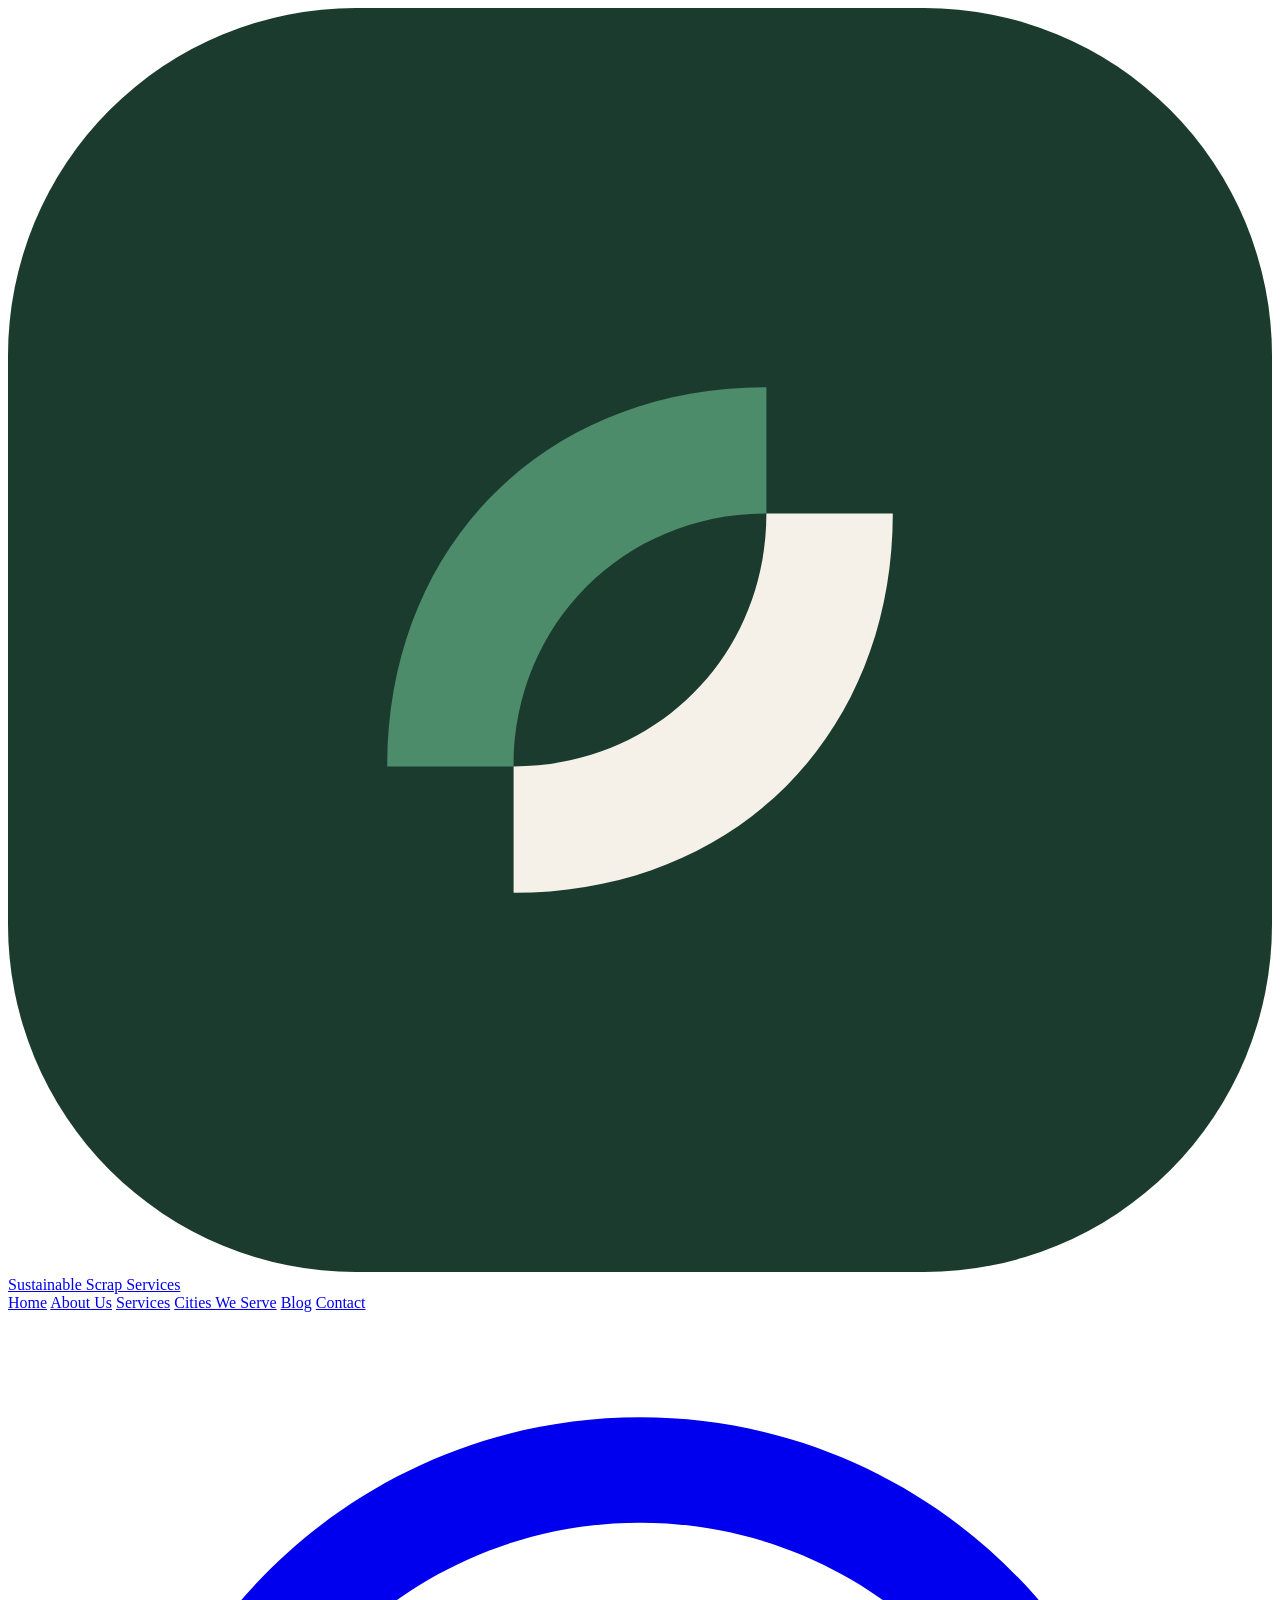
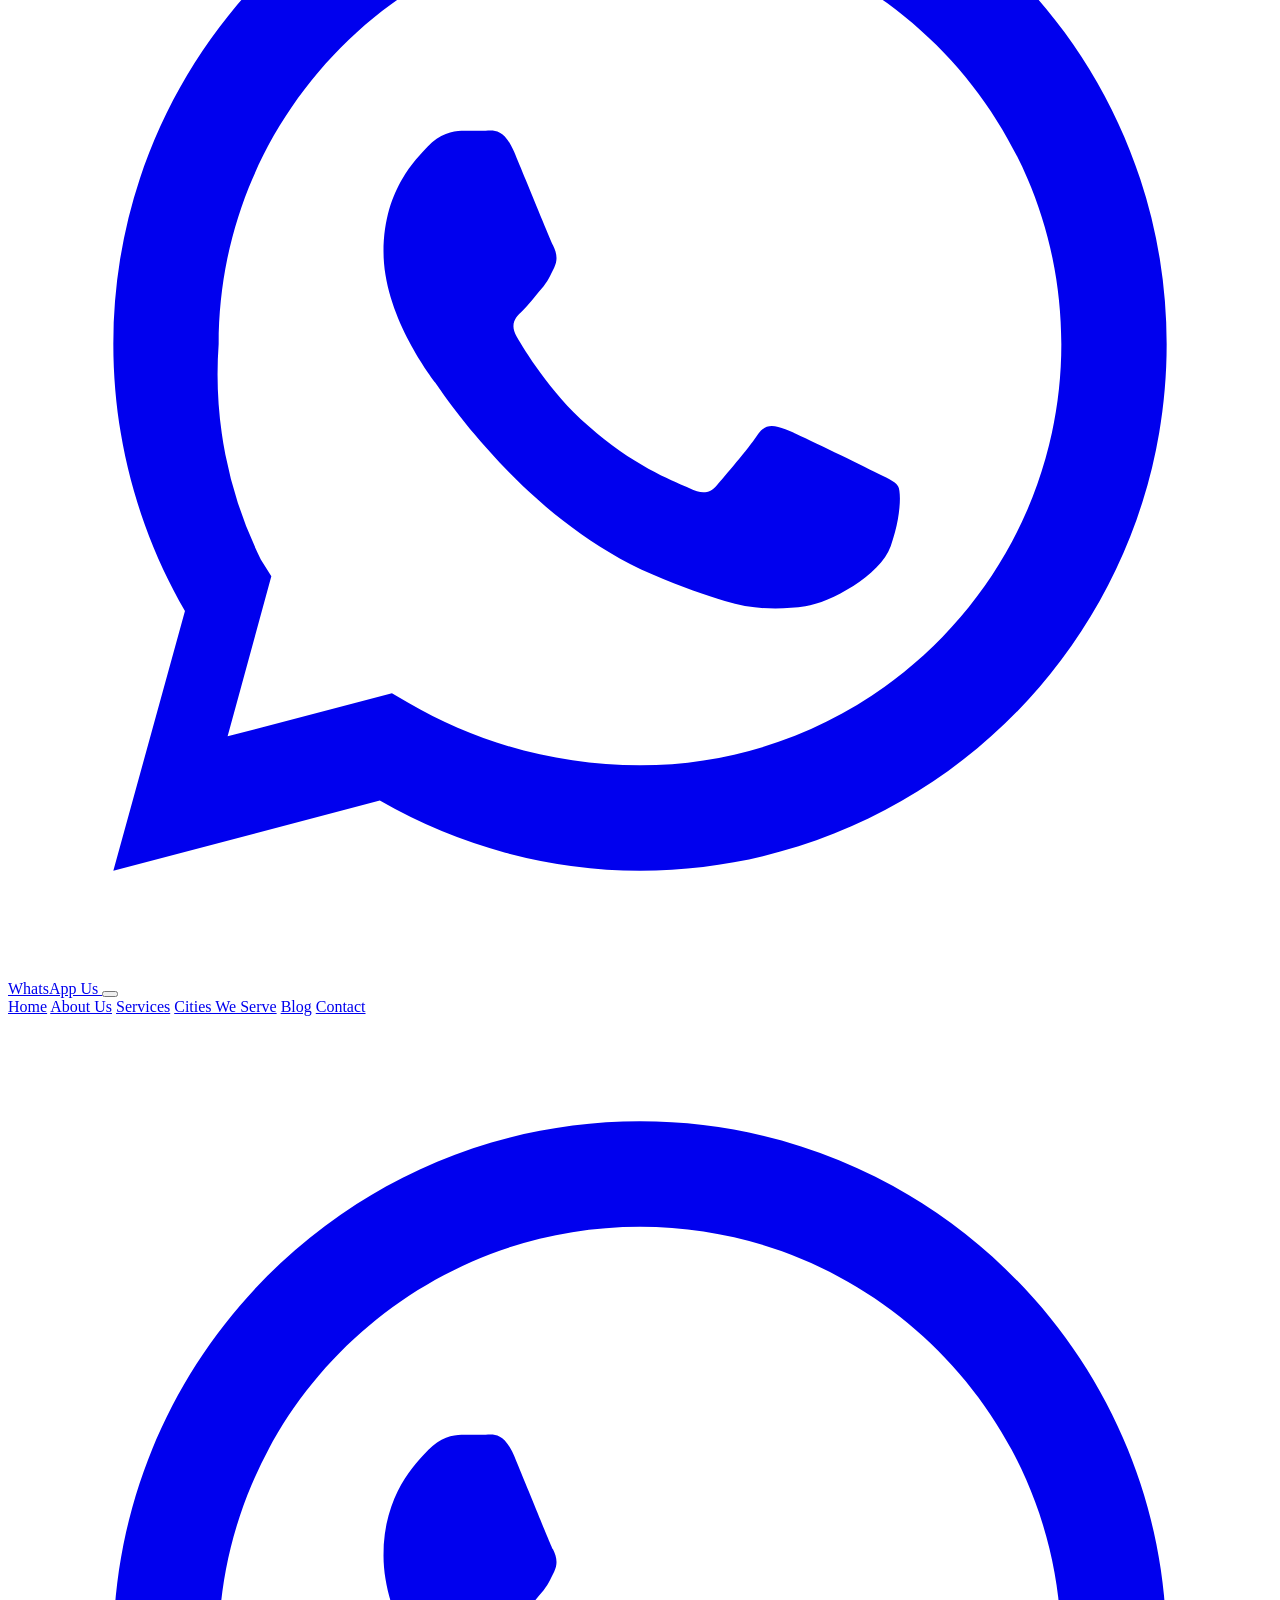
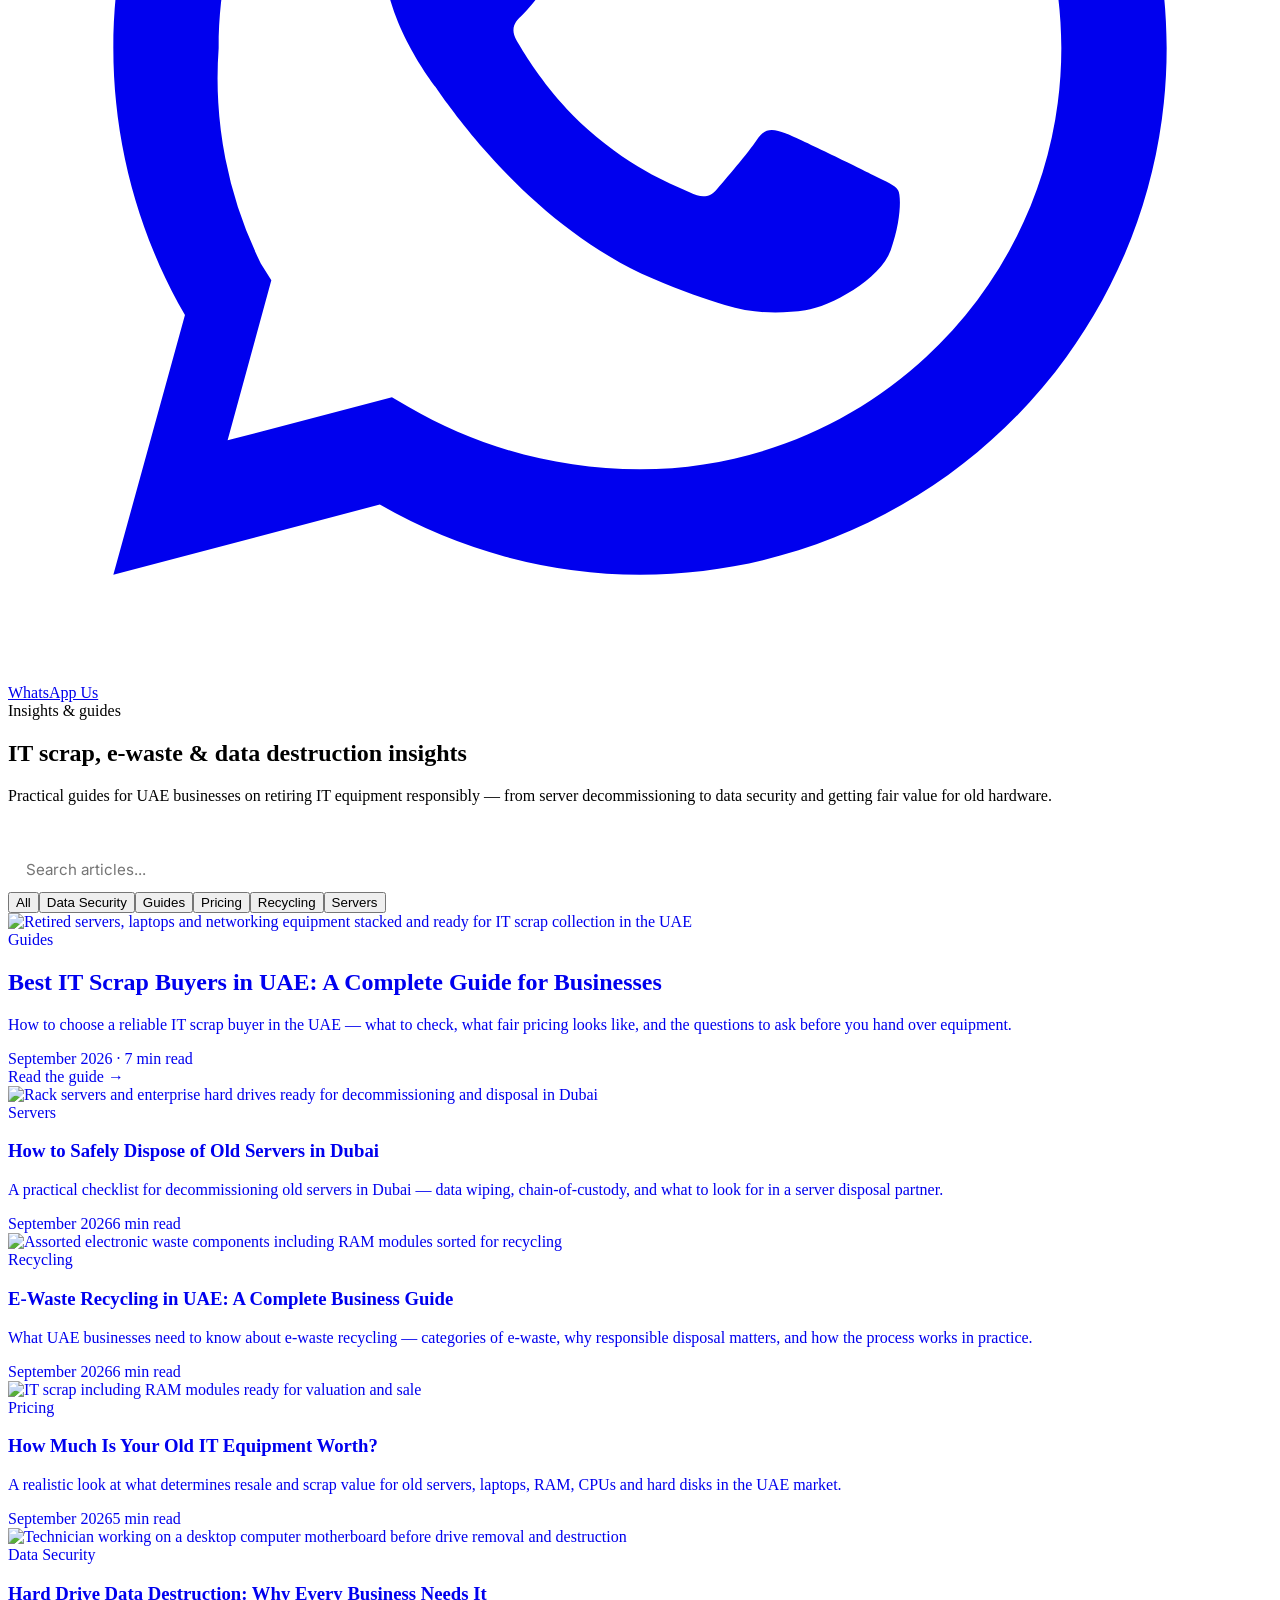
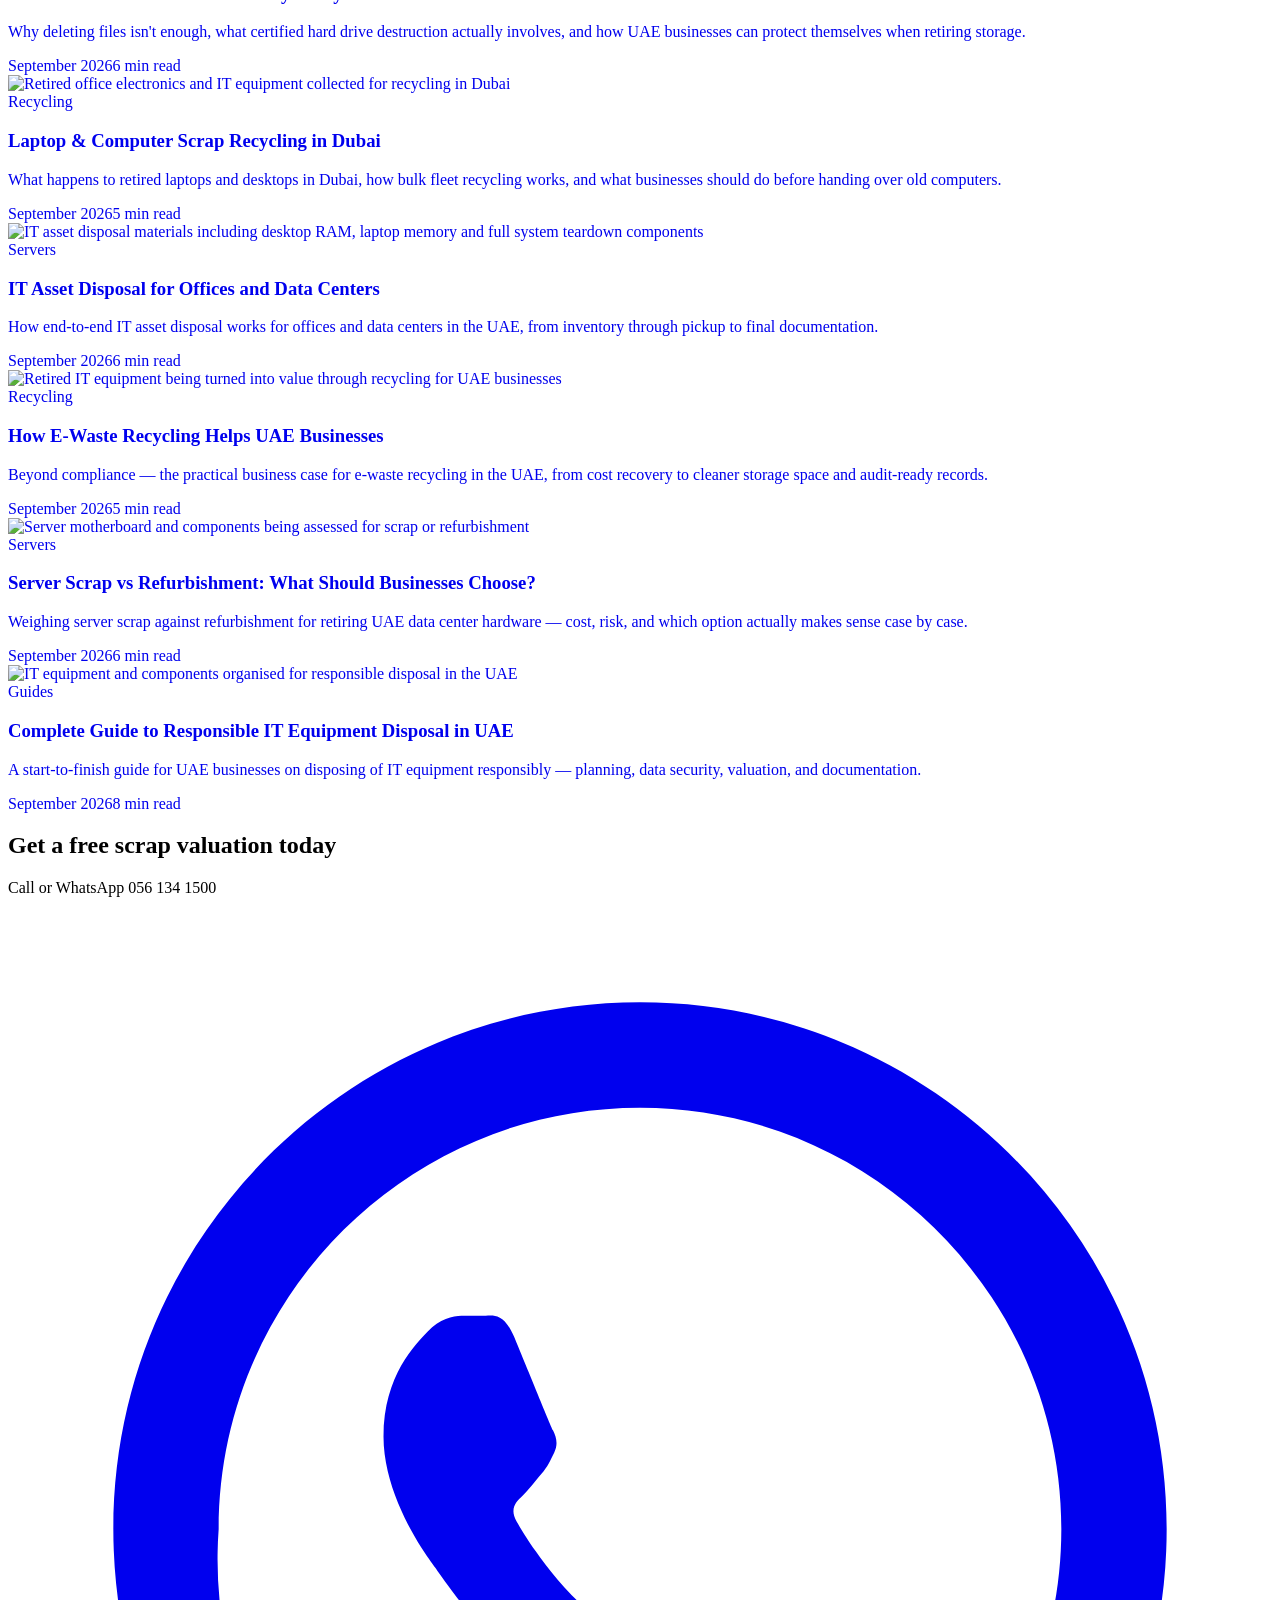
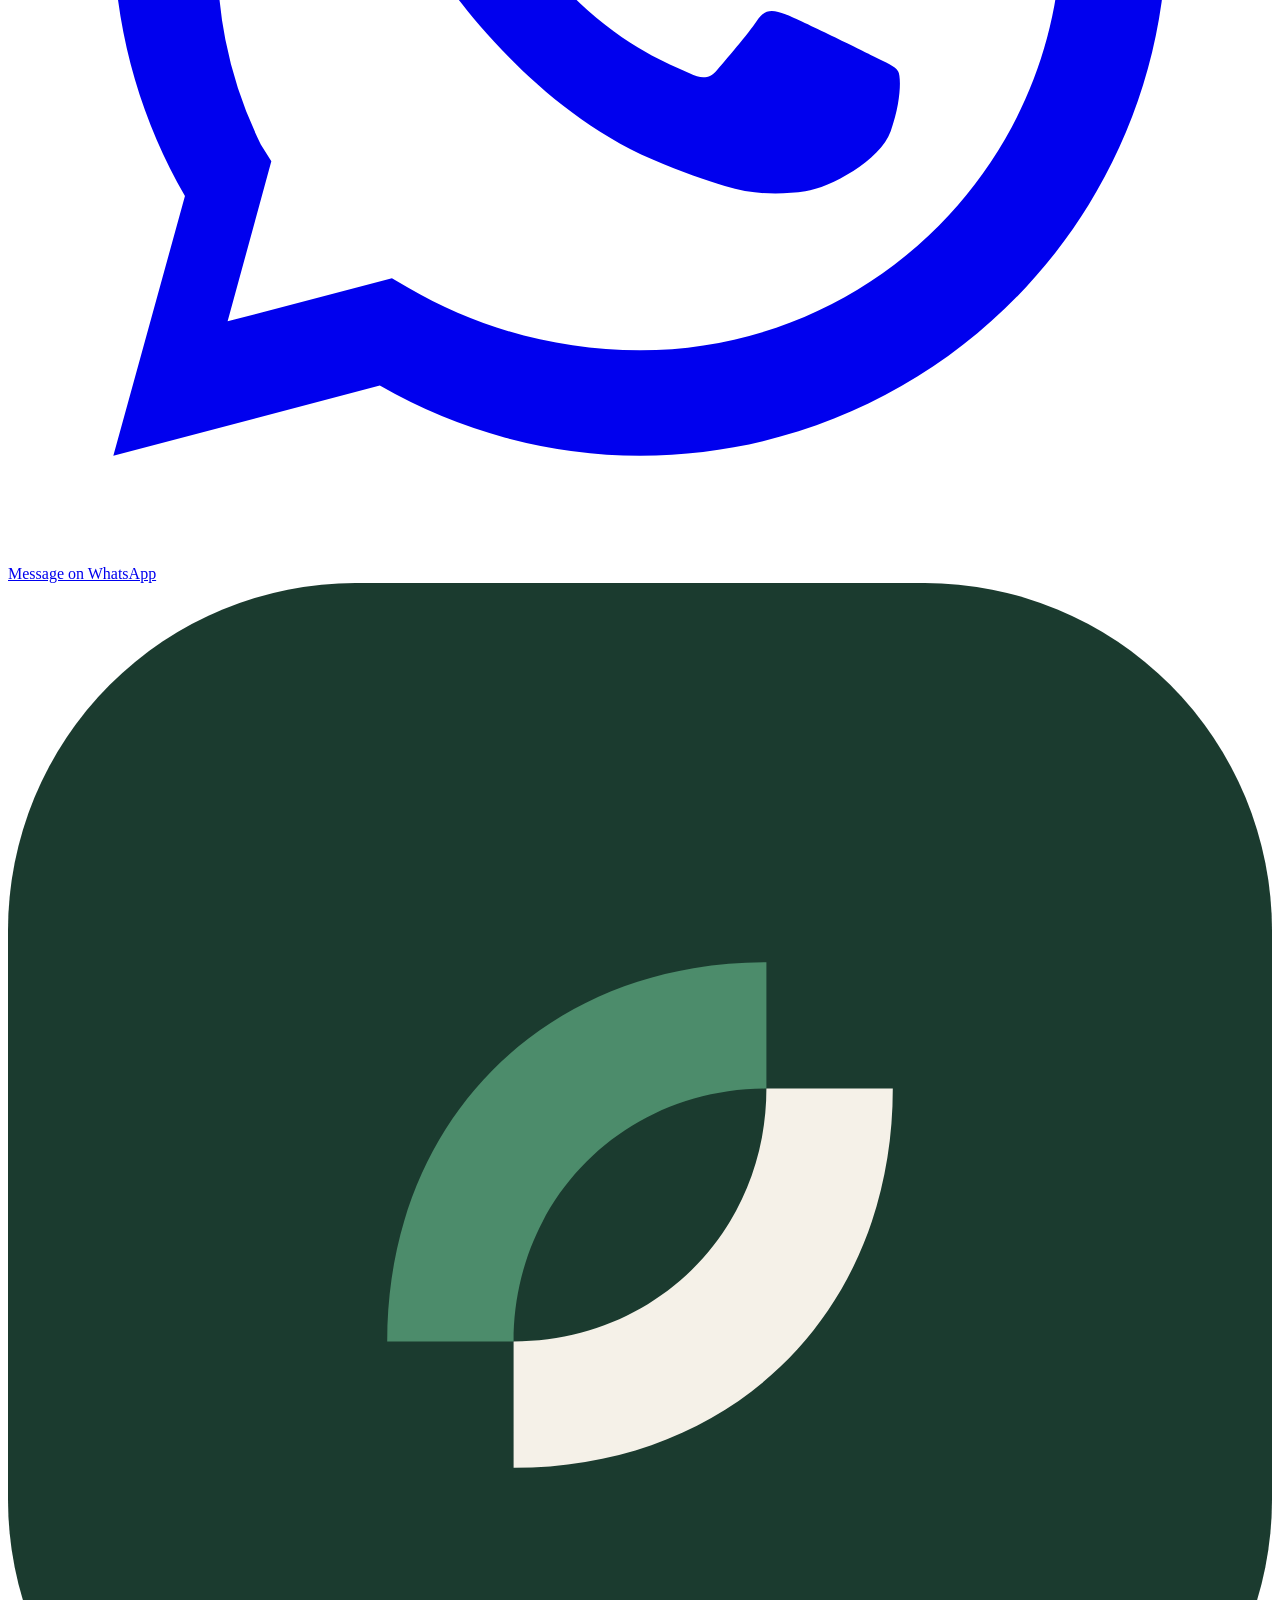
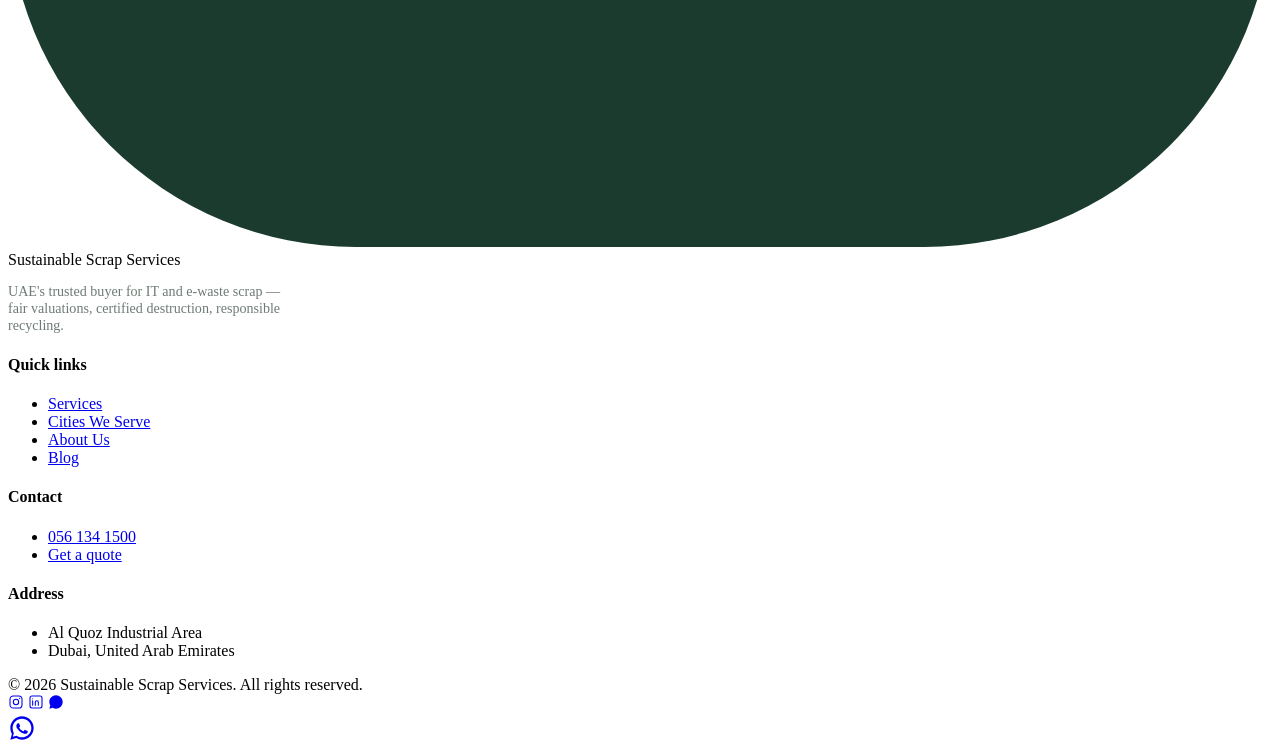
==== blog.html @ d2b24d34 "Add files via upload" ====
<!DOCTYPE html>
<html lang="en">
<head>
<meta charset="UTF-8">
<meta name="viewport" content="width=device-width, initial-scale=1.0">
<title>Blog — IT Scrap, E-Waste &amp; Data Destruction Insights | Sustainable Scrap Services</title>
<meta name="description" content="Guides on IT scrap, e-waste recycling, data destruction and IT asset disposal for UAE businesses — from Sustainable Scrap Services.">
<link rel="canonical" href="https://sustainablescrapservices.ae/blog.html">
<meta property="og:type" content="article">
<meta property="og:title" content="Blog — IT Scrap, E-Waste &amp; Data Destruction Insights | Sustainable Scrap Services">
<meta property="og:description" content="Guides on IT scrap, e-waste recycling, data destruction and IT asset disposal for UAE businesses — from Sustainable Scrap Services.">
<meta property="og:image" content="images/laptop-ram-modules-stack.jpg">
<meta name="twitter:card" content="summary_large_image">
<link rel="preconnect" href="https://fonts.googleapis.com">
<link rel="preconnect" href="https://fonts.gstatic.com" crossorigin>
<link href="https://fonts.googleapis.com/css2?family=Space+Grotesk:wght@500;600;700&family=Inter:wght@300;400;500&display=swap" rel="stylesheet">
<link rel="stylesheet" href="css/style.css">
</head>
<body>

<div class="blobs">
  <div class="blob b1"></div>
  <div class="blob b2"></div>
  <div class="blob b3"></div>
</div>
<header>
  <nav class="wrap">
    <a href="index.html" class="logo">
      <svg class="logo-mark" viewBox="0 0 40 40" fill="none">
        <rect width="40" height="40" rx="11" fill="#1B3B2F"/>
        <path d="M12 24 C12 17 17 12 24 12 L24 16 C19.5 16 16 19.5 16 24 Z" fill="#4C8C6B"/>
        <path d="M28 16 C28 23 23 28 16 28 L16 24 C20.5 24 24 20.5 24 16 Z" fill="#F5F1E8"/>
      </svg>
      Sustainable Scrap Services
    </a>
    <div class="nav-links">
      <a href="index.html">Home</a>
      <a href="index.html#about">About Us</a>
      <a href="index.html#services">Services</a>
      <a href="index.html#cities">Cities We Serve</a>
      <a href="blog.html">Blog</a>
      <a href="index.html#contact">Contact</a>
    </div>
    <a class="nav-cta" href="https://wa.me/971561341500" target="_blank" rel="noopener">
      <svg class="wa-icon" viewBox="0 0 24 24" fill="currentColor"><path d="M12 2C6.48 2 2 6.48 2 12c0 1.85.5 3.58 1.36 5.07L2 22l5.06-1.33A9.94 9.94 0 0 0 12 22c5.52 0 10-4.48 10-10S17.52 2 12 2zm0 18c-1.6 0-3.1-.43-4.4-1.19l-.31-.18-3.12.82.83-3.04-.2-.32A7.94 7.94 0 0 1 4 12c0-4.41 3.59-8 8-8s8 3.59 8 8-3.59 8-8 8zm4.4-5.6c-.24-.12-1.42-.7-1.64-.78-.22-.08-.38-.12-.54.12-.16.24-.62.78-.76.94-.14.16-.28.18-.52.06-.24-.12-1.02-.38-1.94-1.2-.72-.64-1.2-1.44-1.34-1.68-.14-.24-.02-.37.11-.49.11-.11.24-.28.36-.42.12-.14.16-.24.24-.4.08-.16.04-.3-.02-.42-.06-.12-.54-1.3-.74-1.78-.2-.46-.4-.4-.54-.4h-.46c-.16 0-.42.06-.64.3-.22.24-.84.82-.84 2s.86 2.32.98 2.48c.12.16 1.7 2.6 4.12 3.64.58.25 1.03.4 1.38.51.58.18 1.11.16 1.53.1.47-.07 1.42-.58 1.62-1.14.2-.56.2-1.04.14-1.14-.06-.1-.22-.16-.46-.28z"/></svg>
      WhatsApp Us
    </a>
    <button class="nav-toggle" id="navToggle" aria-label="Open menu" aria-expanded="false" aria-controls="mobileNav">
      <span></span><span></span><span></span>
    </button>
  </nav>
  <div class="mobile-nav" id="mobileNav">
    <a href="index.html">Home</a>
    <a href="index.html#about">About Us</a>
    <a href="index.html#services">Services</a>
    <a href="index.html#cities">Cities We Serve</a>
    <a href="blog.html">Blog</a>
    <a href="index.html#contact">Contact</a>
    <a class="nav-cta" href="https://wa.me/971561341500" target="_blank" rel="noopener">
      <svg class="wa-icon" viewBox="0 0 24 24" fill="currentColor"><path d="M12 2C6.48 2 2 6.48 2 12c0 1.85.5 3.58 1.36 5.07L2 22l5.06-1.33A9.94 9.94 0 0 0 12 22c5.52 0 10-4.48 10-10S17.52 2 12 2zm0 18c-1.6 0-3.1-.43-4.4-1.19l-.31-.18-3.12.82.83-3.04-.2-.32A7.94 7.94 0 0 1 4 12c0-4.41 3.59-8 8-8s8 3.59 8 8-3.59 8-8 8zm4.4-5.6c-.24-.12-1.42-.7-1.64-.78-.22-.08-.38-.12-.54.12-.16.24-.62.78-.76.94-.14.16-.28.18-.52.06-.24-.12-1.02-.38-1.94-1.2-.72-.64-1.2-1.44-1.34-1.68-.14-.24-.02-.37.11-.49.11-.11.24-.28.36-.42.12-.14.16-.24.24-.4.08-.16.04-.3-.02-.42-.06-.12-.54-1.3-.74-1.78-.2-.46-.4-.4-.54-.4h-.46c-.16 0-.42.06-.64.3-.22.24-.84.82-.84 2s.86 2.32.98 2.48c.12.16 1.7 2.6 4.12 3.64.58.25 1.03.4 1.38.51.58.18 1.11.16 1.53.1.47-.07 1.42-.58 1.62-1.14.2-.56.2-1.04.14-1.14-.06-.1-.22-.16-.46-.28z"/></svg>
      WhatsApp Us
    </a>
  </div>
</header>

<main>
  <section class="blog-hero wrap">
    <span class="eyebrow-tag"><span class="dot"></span>Insights &amp; guides</span>
    <h1>IT scrap, e-waste &amp; data destruction insights</h1>
    <p class="lead">Practical guides for UAE businesses on retiring IT equipment responsibly — from server decommissioning to data security and getting fair value for old hardware.</p>
    <input type="text" id="blogSearch" placeholder="Search articles..." style="margin-top:26px; width:100%; max-width:420px; padding:13px 18px; border-radius:12px; border:1px solid var(--line); background:rgba(255,255,255,0.6); font-family:'Inter'; font-size:0.95rem;">
    <div class="blog-filter-bar"><button class="active" data-cat="all">All</button><button data-cat="Data Security">Data Security</button><button data-cat="Guides">Guides</button><button data-cat="Pricing">Pricing</button><button data-cat="Recycling">Recycling</button><button data-cat="Servers">Servers</button></div>
  </section>

  <section class="wrap">
    <a href="best-it-scrap-buyers-uae-guide.html" class="featured-article reveal" style="text-decoration:none;">
      <div class="img-wrap"><img src="images/promo-old-it-still-has-value.jpg" alt="Retired servers, laptops and networking equipment stacked and ready for IT scrap collection in the UAE"></div>
      <div class="content">
        <span class="cat-pill">Guides</span>
        <h2>Best IT Scrap Buyers in UAE: A Complete Guide for Businesses</h2>
        <p>How to choose a reliable IT scrap buyer in the UAE — what to check, what fair pricing looks like, and the questions to ask before you hand over equipment.</p>
        <div class="meta">September 2026 &middot; 7 min read</div>
        <span class="btn-ghost">Read the guide &rarr;</span>
      </div>
    </a>

    <div class="blog-grid">
      
        <a class="blog-card reveal" href="safely-dispose-old-servers-dubai.html" data-cat="Servers" style="text-decoration:none;">
          <div class="img-wrap"><img src="images/promo-dont-let-it-gather-dust.jpg" alt="Rack servers and enterprise hard drives ready for decommissioning and disposal in Dubai" loading="lazy"></div>
          <div class="content">
            <span class="cat-pill">Servers</span>
            <h3>How to Safely Dispose of Old Servers in Dubai</h3>
            <p>A practical checklist for decommissioning old servers in Dubai — data wiping, chain-of-custody, and what to look for in a server disposal partner.</p>
            <div class="meta"><span>September 2026</span><span>6 min read</span></div>
          </div>
        </a>
        <a class="blog-card reveal" href="e-waste-recycling-uae-business-guide.html" data-cat="Recycling" style="text-decoration:none;">
          <div class="img-wrap"><img src="images/assorted-ram-modules.jpg" alt="Assorted electronic waste components including RAM modules sorted for recycling" loading="lazy"></div>
          <div class="content">
            <span class="cat-pill">Recycling</span>
            <h3>E-Waste Recycling in UAE: A Complete Business Guide</h3>
            <p>What UAE businesses need to know about e-waste recycling — categories of e-waste, why responsible disposal matters, and how the process works in practice.</p>
            <div class="meta"><span>September 2026</span><span>6 min read</span></div>
          </div>
        </a>
        <a class="blog-card reveal" href="how-much-is-old-it-equipment-worth.html" data-cat="Pricing" style="text-decoration:none;">
          <div class="img-wrap"><img src="images/promo-we-buy-it-scrap.jpg" alt="IT scrap including RAM modules ready for valuation and sale" loading="lazy"></div>
          <div class="content">
            <span class="cat-pill">Pricing</span>
            <h3>How Much Is Your Old IT Equipment Worth?</h3>
            <p>A realistic look at what determines resale and scrap value for old servers, laptops, RAM, CPUs and hard disks in the UAE market.</p>
            <div class="meta"><span>September 2026</span><span>5 min read</span></div>
          </div>
        </a>
        <a class="blog-card reveal" href="hard-drive-data-destruction-why-businesses-need-it.html" data-cat="Data Security" style="text-decoration:none;">
          <div class="img-wrap"><img src="images/desktop-motherboard-teardown.jpg" alt="Technician working on a desktop computer motherboard before drive removal and destruction" loading="lazy"></div>
          <div class="content">
            <span class="cat-pill">Data Security</span>
            <h3>Hard Drive Data Destruction: Why Every Business Needs It</h3>
            <p>Why deleting files isn't enough, what certified hard drive destruction actually involves, and how UAE businesses can protect themselves when retiring storage.</p>
            <div class="meta"><span>September 2026</span><span>6 min read</span></div>
          </div>
        </a>
        <a class="blog-card reveal" href="laptop-computer-scrap-recycling-dubai.html" data-cat="Recycling" style="text-decoration:none;">
          <div class="img-wrap"><img src="images/office-voip-phones.jpg" alt="Retired office electronics and IT equipment collected for recycling in Dubai" loading="lazy"></div>
          <div class="content">
            <span class="cat-pill">Recycling</span>
            <h3>Laptop & Computer Scrap Recycling in Dubai</h3>
            <p>What happens to retired laptops and desktops in Dubai, how bulk fleet recycling works, and what businesses should do before handing over old computers.</p>
            <div class="meta"><span>September 2026</span><span>5 min read</span></div>
          </div>
        </a>
        <a class="blog-card reveal" href="it-asset-disposal-offices-data-centers.html" data-cat="Servers" style="text-decoration:none;">
          <div class="img-wrap"><img src="images/promo-ram-collage-grid.jpg" alt="IT asset disposal materials including desktop RAM, laptop memory and full system teardown components" loading="lazy"></div>
          <div class="content">
            <span class="cat-pill">Servers</span>
            <h3>IT Asset Disposal for Offices and Data Centers</h3>
            <p>How end-to-end IT asset disposal works for offices and data centers in the UAE, from inventory through pickup to final documentation.</p>
            <div class="meta"><span>September 2026</span><span>6 min read</span></div>
          </div>
        </a>
        <a class="blog-card reveal" href="e-waste-recycling-helps-uae-businesses.html" data-cat="Recycling" style="text-decoration:none;">
          <div class="img-wrap"><img src="images/promo-old-it-still-has-value.jpg" alt="Retired IT equipment being turned into value through recycling for UAE businesses" loading="lazy"></div>
          <div class="content">
            <span class="cat-pill">Recycling</span>
            <h3>How E-Waste Recycling Helps UAE Businesses</h3>
            <p>Beyond compliance — the practical business case for e-waste recycling in the UAE, from cost recovery to cleaner storage space and audit-ready records.</p>
            <div class="meta"><span>September 2026</span><span>5 min read</span></div>
          </div>
        </a>
        <a class="blog-card reveal" href="server-scrap-vs-refurbishment.html" data-cat="Servers" style="text-decoration:none;">
          <div class="img-wrap"><img src="images/desktop-motherboard-teardown.jpg" alt="Server motherboard and components being assessed for scrap or refurbishment" loading="lazy"></div>
          <div class="content">
            <span class="cat-pill">Servers</span>
            <h3>Server Scrap vs Refurbishment: What Should Businesses Choose?</h3>
            <p>Weighing server scrap against refurbishment for retiring UAE data center hardware — cost, risk, and which option actually makes sense case by case.</p>
            <div class="meta"><span>September 2026</span><span>6 min read</span></div>
          </div>
        </a>
        <a class="blog-card reveal" href="complete-guide-responsible-it-equipment-disposal-uae.html" data-cat="Guides" style="text-decoration:none;">
          <div class="img-wrap"><img src="images/promo-we-buy-it-scrap.jpg" alt="IT equipment and components organised for responsible disposal in the UAE" loading="lazy"></div>
          <div class="content">
            <span class="cat-pill">Guides</span>
            <h3>Complete Guide to Responsible IT Equipment Disposal in UAE</h3>
            <p>A start-to-finish guide for UAE businesses on disposing of IT equipment responsibly — planning, data security, valuation, and documentation.</p>
            <div class="meta"><span>September 2026</span><span>8 min read</span></div>
          </div>
        </a>
    </div>
  </section>

  <section id="contact">
    <div class="wrap">
      <div class="cta-banner reveal">
        <div>
          <h2>Get a free scrap valuation today</h2>
          <span class="phone">Call or WhatsApp 056 134 1500</span>
        </div>
        <a class="btn-primary" href="https://wa.me/971561341500" target="_blank" rel="noopener">
          <svg class="wa-icon" viewBox="0 0 24 24" fill="currentColor"><path d="M12 2C6.48 2 2 6.48 2 12c0 1.85.5 3.58 1.36 5.07L2 22l5.06-1.33A9.94 9.94 0 0 0 12 22c5.52 0 10-4.48 10-10S17.52 2 12 2zm0 18c-1.6 0-3.1-.43-4.4-1.19l-.31-.18-3.12.82.83-3.04-.2-.32A7.94 7.94 0 0 1 4 12c0-4.41 3.59-8 8-8s8 3.59 8 8-3.59 8-8 8zm4.4-5.6c-.24-.12-1.42-.7-1.64-.78-.22-.08-.38-.12-.54.12-.16.24-.62.78-.76.94-.14.16-.28.18-.52.06-.24-.12-1.02-.38-1.94-1.2-.72-.64-1.2-1.44-1.34-1.68-.14-.24-.02-.37.11-.49.11-.11.24-.28.36-.42.12-.14.16-.24.24-.4.08-.16.04-.3-.02-.42-.06-.12-.54-1.3-.74-1.78-.2-.46-.4-.4-.54-.4h-.46c-.16 0-.42.06-.64.3-.22.24-.84.82-.84 2s.86 2.32.98 2.48c.12.16 1.7 2.6 4.12 3.64.58.25 1.03.4 1.38.51.58.18 1.11.16 1.53.1.47-.07 1.42-.58 1.62-1.14.2-.56.2-1.04.14-1.14-.06-.1-.22-.16-.46-.28z"/></svg>
          Message on WhatsApp
        </a>
      </div>
    </div>
  </section>
</main>
<footer>
  <div class="wrap">
    <div class="footer-grid">
      <div>
        <div class="logo" style="margin-bottom:14px;">
          <svg class="logo-mark" viewBox="0 0 40 40" fill="none"><rect width="40" height="40" rx="11" fill="#1B3B2F"/><path d="M12 24 C12 17 17 12 24 12 L24 16 C19.5 16 16 19.5 16 24 Z" fill="#4C8C6B"/><path d="M28 16 C28 23 23 28 16 28 L16 24 C20.5 24 24 20.5 24 16 Z" fill="#F5F1E8"/></svg>
          Sustainable Scrap Services
        </div>
        <p style="font-size:0.88rem; color: rgba(13,35,24,0.6); max-width:280px;">UAE's trusted buyer for IT and e-waste scrap — fair valuations, certified destruction, responsible recycling.</p>
      </div>
      <div>
        <h4>Quick links</h4>
        <ul><li><a href="index.html#services">Services</a></li><li><a href="index.html#cities">Cities We Serve</a></li><li><a href="index.html#about">About Us</a></li><li><a href="blog.html">Blog</a></li></ul>
      </div>
      <div>
        <h4>Contact</h4>
        <ul>
          <li><a href="https://wa.me/971561341500" target="_blank" rel="noopener">056 134 1500</a></li>
          <li><a href="index.html#contact">Get a quote</a></li>
        </ul>
      </div>
      <div>
        <h4>Address</h4>
        <ul><li>Al Quoz Industrial Area</li><li>Dubai, United Arab Emirates</li></ul>
      </div>
    </div>
    <div class="footer-bottom">
      <span>© 2026 Sustainable Scrap Services. All rights reserved.</span>
      <div class="socials">
        <a href="#" aria-label="Instagram"><svg width="16" height="16" viewBox="0 0 24 24" fill="none"><rect x="3" y="3" width="18" height="18" rx="5" stroke="currentColor" stroke-width="1.6"/><circle cx="12" cy="12" r="4" stroke="currentColor" stroke-width="1.6"/><circle cx="17.5" cy="6.5" r="1" fill="currentColor"/></svg></a>
        <a href="#" aria-label="LinkedIn"><svg width="16" height="16" viewBox="0 0 24 24" fill="none"><rect x="3" y="3" width="18" height="18" rx="3" stroke="currentColor" stroke-width="1.6"/><path d="M7 10v7M7 7v.01M11 17v-4.5c0-1.5 1-2.5 2.3-2.5 1.3 0 2.2 1 2.2 2.5V17" stroke="currentColor" stroke-width="1.6" stroke-linecap="round"/></svg></a>
        <a href="https://wa.me/971561341500" target="_blank" rel="noopener" aria-label="WhatsApp"><svg width="16" height="16" viewBox="0 0 24 24" fill="currentColor"><path d="M12 2C6.48 2 2 6.48 2 12c0 1.85.5 3.58 1.36 5.07L2 22l5.06-1.33A9.94 9.94 0 0 0 12 22c5.52 0 10-4.48 10-10S17.52 2 12 2z"/></svg></a>
      </div>
    </div>
  </div>
</footer>

<a class="wa-float" href="https://wa.me/971561341500" target="_blank" rel="noopener" aria-label="Chat on WhatsApp">
  <svg width="28" height="28" viewBox="0 0 24 24" fill="currentColor"><path d="M12 2C6.48 2 2 6.48 2 12c0 1.85.5 3.58 1.36 5.07L2 22l5.06-1.33A9.94 9.94 0 0 0 12 22c5.52 0 10-4.48 10-10S17.52 2 12 2zm0 18c-1.6 0-3.1-.43-4.4-1.19l-.31-.18-3.12.82.83-3.04-.2-.32A7.94 7.94 0 0 1 4 12c0-4.41 3.59-8 8-8s8 3.59 8 8-3.59 8-8 8zm4.4-5.6c-.24-.12-1.42-.7-1.64-.78-.22-.08-.38-.12-.54.12-.16.24-.62.78-.76.94-.14.16-.28.18-.52.06-.24-.12-1.02-.38-1.94-1.2-.72-.64-1.2-1.44-1.34-1.68-.14-.24-.02-.37.11-.49.11-.11.24-.28.36-.42.12-.14.16-.24.24-.4.08-.16.04-.3-.02-.42-.06-.12-.54-1.3-.74-1.78-.2-.46-.4-.4-.54-.4h-.46c-.16 0-.42.06-.64.3-.22.24-.84.82-.84 2s.86 2.32.98 2.48c.12.16 1.7 2.6 4.12 3.64.58.25 1.03.4 1.38.51.58.18 1.11.16 1.53.1.47-.07 1.42-.58 1.62-1.14.2-.56.2-1.04.14-1.14-.06-.1-.22-.16-.46-.28z"/></svg>
</a>

<script src="js/script.js"></script>

</body>
</html>
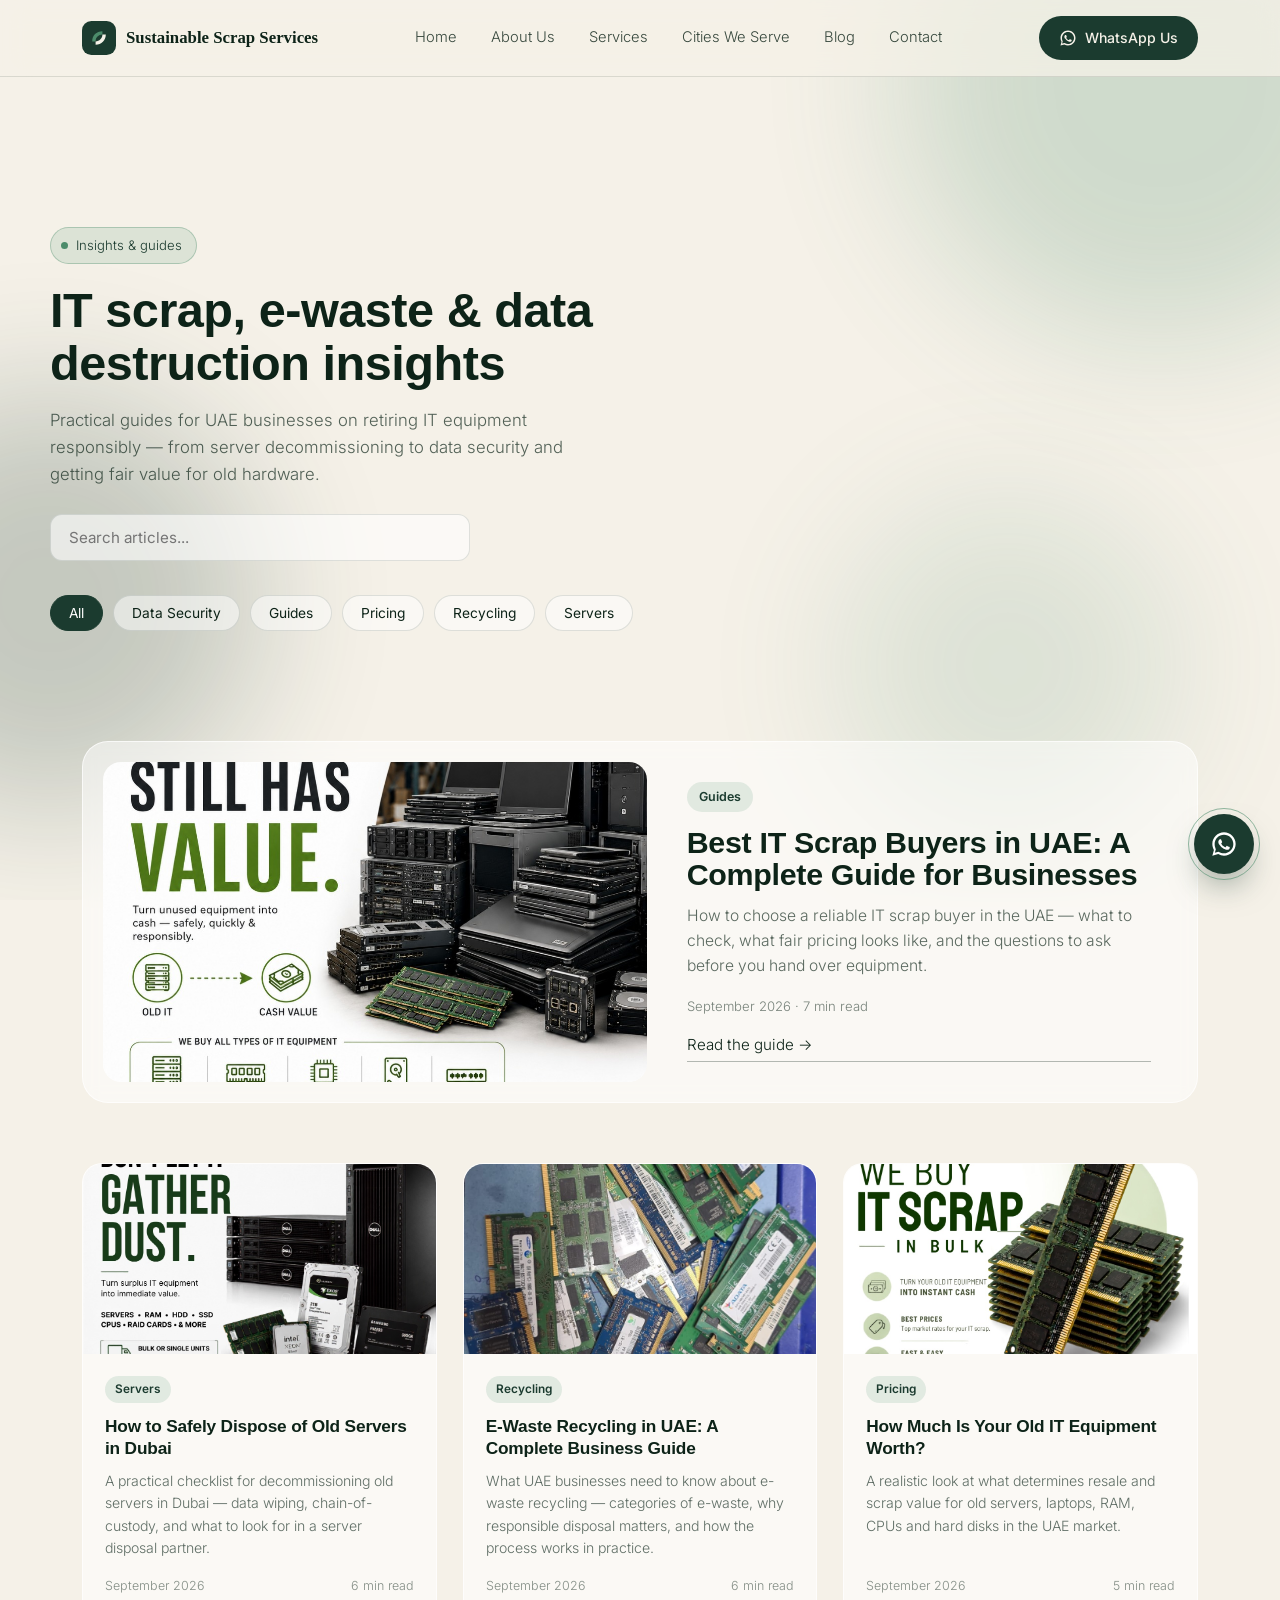
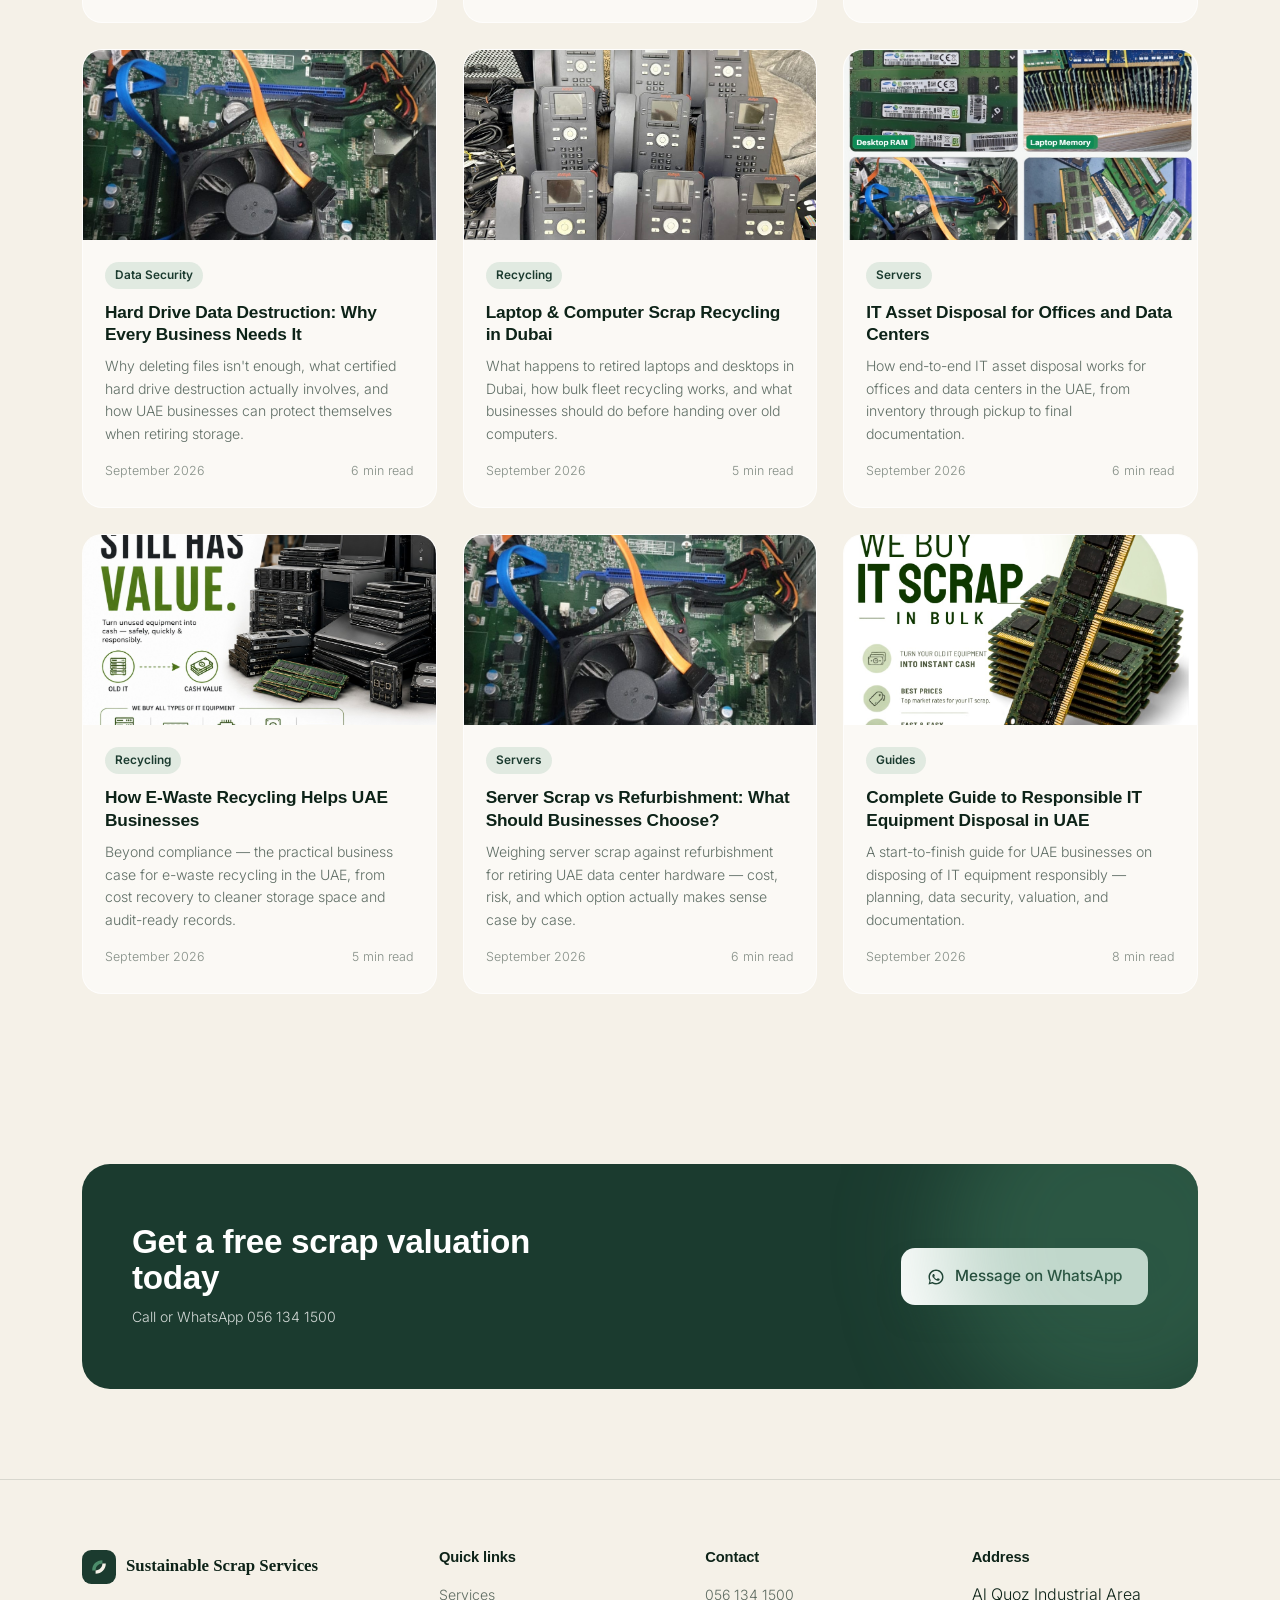
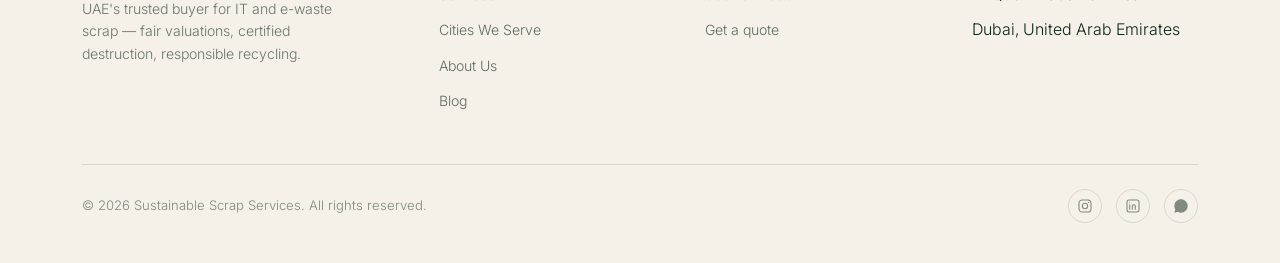
==== commit b5fa8ee1: "Update image paths and stylesheet link in blog.html" ====
--- a/blog.html
+++ b/blog.html
@@ -9,12 +9,12 @@
 <meta property="og:type" content="article">
 <meta property="og:title" content="Blog — IT Scrap, E-Waste &amp; Data Destruction Insights | Sustainable Scrap Services">
 <meta property="og:description" content="Guides on IT scrap, e-waste recycling, data destruction and IT asset disposal for UAE businesses — from Sustainable Scrap Services.">
-<meta property="og:image" content="images/laptop-ram-modules-stack.jpg">
+<meta property="og:image" content="laptop-ram-modules-stack.jpg">
 <meta name="twitter:card" content="summary_large_image">
 <link rel="preconnect" href="https://fonts.googleapis.com">
 <link rel="preconnect" href="https://fonts.gstatic.com" crossorigin>
 <link href="https://fonts.googleapis.com/css2?family=Space+Grotesk:wght@500;600;700&family=Inter:wght@300;400;500&display=swap" rel="stylesheet">
-<link rel="stylesheet" href="css/style.css">
+<link rel="stylesheet" href="style.css">
 </head>
 <body>
 
@@ -74,7 +74,7 @@
 
   <section class="wrap">
     <a href="best-it-scrap-buyers-uae-guide.html" class="featured-article reveal" style="text-decoration:none;">
-      <div class="img-wrap"><img src="images/promo-old-it-still-has-value.jpg" alt="Retired servers, laptops and networking equipment stacked and ready for IT scrap collection in the UAE"></div>
+      <div class="img-wrap"><img src="promo-old-it-still-has-value.jpg" alt="Retired servers, laptops and networking equipment stacked and ready for IT scrap collection in the UAE"></div>
       <div class="content">
         <span class="cat-pill">Guides</span>
         <h2>Best IT Scrap Buyers in UAE: A Complete Guide for Businesses</h2>
@@ -87,7 +87,7 @@
     <div class="blog-grid">
       
         <a class="blog-card reveal" href="safely-dispose-old-servers-dubai.html" data-cat="Servers" style="text-decoration:none;">
-          <div class="img-wrap"><img src="images/promo-dont-let-it-gather-dust.jpg" alt="Rack servers and enterprise hard drives ready for decommissioning and disposal in Dubai" loading="lazy"></div>
+          <div class="img-wrap"><img src="promo-dont-let-it-gather-dust.jpg" alt="Rack servers and enterprise hard drives ready for decommissioning and disposal in Dubai" loading="lazy"></div>
           <div class="content">
             <span class="cat-pill">Servers</span>
             <h3>How to Safely Dispose of Old Servers in Dubai</h3>
@@ -96,7 +96,7 @@
           </div>
         </a>
         <a class="blog-card reveal" href="e-waste-recycling-uae-business-guide.html" data-cat="Recycling" style="text-decoration:none;">
-          <div class="img-wrap"><img src="images/assorted-ram-modules.jpg" alt="Assorted electronic waste components including RAM modules sorted for recycling" loading="lazy"></div>
+          <div class="img-wrap"><img src="assorted-ram-modules.jpg" alt="Assorted electronic waste components including RAM modules sorted for recycling" loading="lazy"></div>
           <div class="content">
             <span class="cat-pill">Recycling</span>
             <h3>E-Waste Recycling in UAE: A Complete Business Guide</h3>
@@ -105,7 +105,7 @@
           </div>
         </a>
         <a class="blog-card reveal" href="how-much-is-old-it-equipment-worth.html" data-cat="Pricing" style="text-decoration:none;">
-          <div class="img-wrap"><img src="images/promo-we-buy-it-scrap.jpg" alt="IT scrap including RAM modules ready for valuation and sale" loading="lazy"></div>
+          <div class="img-wrap"><img src="promo-we-buy-it-scrap.jpg" alt="IT scrap including RAM modules ready for valuation and sale" loading="lazy"></div>
           <div class="content">
             <span class="cat-pill">Pricing</span>
             <h3>How Much Is Your Old IT Equipment Worth?</h3>
@@ -114,7 +114,7 @@
           </div>
         </a>
         <a class="blog-card reveal" href="hard-drive-data-destruction-why-businesses-need-it.html" data-cat="Data Security" style="text-decoration:none;">
-          <div class="img-wrap"><img src="images/desktop-motherboard-teardown.jpg" alt="Technician working on a desktop computer motherboard before drive removal and destruction" loading="lazy"></div>
+          <div class="img-wrap"><img src="desktop-motherboard-teardown.jpg" alt="Technician working on a desktop computer motherboard before drive removal and destruction" loading="lazy"></div>
           <div class="content">
             <span class="cat-pill">Data Security</span>
             <h3>Hard Drive Data Destruction: Why Every Business Needs It</h3>
@@ -123,7 +123,7 @@
           </div>
         </a>
         <a class="blog-card reveal" href="laptop-computer-scrap-recycling-dubai.html" data-cat="Recycling" style="text-decoration:none;">
-          <div class="img-wrap"><img src="images/office-voip-phones.jpg" alt="Retired office electronics and IT equipment collected for recycling in Dubai" loading="lazy"></div>
+          <div class="img-wrap"><img src="office-voip-phones.jpg" alt="Retired office electronics and IT equipment collected for recycling in Dubai" loading="lazy"></div>
           <div class="content">
             <span class="cat-pill">Recycling</span>
             <h3>Laptop & Computer Scrap Recycling in Dubai</h3>
@@ -132,7 +132,7 @@
           </div>
         </a>
         <a class="blog-card reveal" href="it-asset-disposal-offices-data-centers.html" data-cat="Servers" style="text-decoration:none;">
-          <div class="img-wrap"><img src="images/promo-ram-collage-grid.jpg" alt="IT asset disposal materials including desktop RAM, laptop memory and full system teardown components" loading="lazy"></div>
+          <div class="img-wrap"><img src="promo-ram-collage-grid.jpg" alt="IT asset disposal materials including desktop RAM, laptop memory and full system teardown components" loading="lazy"></div>
           <div class="content">
             <span class="cat-pill">Servers</span>
             <h3>IT Asset Disposal for Offices and Data Centers</h3>
@@ -141,7 +141,7 @@
           </div>
         </a>
         <a class="blog-card reveal" href="e-waste-recycling-helps-uae-businesses.html" data-cat="Recycling" style="text-decoration:none;">
-          <div class="img-wrap"><img src="images/promo-old-it-still-has-value.jpg" alt="Retired IT equipment being turned into value through recycling for UAE businesses" loading="lazy"></div>
+          <div class="img-wrap"><img src="promo-old-it-still-has-value.jpg" alt="Retired IT equipment being turned into value through recycling for UAE businesses" loading="lazy"></div>
           <div class="content">
             <span class="cat-pill">Recycling</span>
             <h3>How E-Waste Recycling Helps UAE Businesses</h3>
@@ -150,7 +150,7 @@
           </div>
         </a>
         <a class="blog-card reveal" href="server-scrap-vs-refurbishment.html" data-cat="Servers" style="text-decoration:none;">
-          <div class="img-wrap"><img src="images/desktop-motherboard-teardown.jpg" alt="Server motherboard and components being assessed for scrap or refurbishment" loading="lazy"></div>
+          <div class="img-wrap"><img src="desktop-motherboard-teardown.jpg" alt="Server motherboard and components being assessed for scrap or refurbishment" loading="lazy"></div>
           <div class="content">
             <span class="cat-pill">Servers</span>
             <h3>Server Scrap vs Refurbishment: What Should Businesses Choose?</h3>
@@ -159,7 +159,7 @@
           </div>
         </a>
         <a class="blog-card reveal" href="complete-guide-responsible-it-equipment-disposal-uae.html" data-cat="Guides" style="text-decoration:none;">
-          <div class="img-wrap"><img src="images/promo-we-buy-it-scrap.jpg" alt="IT equipment and components organised for responsible disposal in the UAE" loading="lazy"></div>
+          <div class="img-wrap"><img src="promo-we-buy-it-scrap.jpg" alt="IT equipment and components organised for responsible disposal in the UAE" loading="lazy"></div>
           <div class="content">
             <span class="cat-pill">Guides</span>
             <h3>Complete Guide to Responsible IT Equipment Disposal in UAE</h3>
@@ -226,7 +226,7 @@
   <svg width="28" height="28" viewBox="0 0 24 24" fill="currentColor"><path d="M12 2C6.48 2 2 6.48 2 12c0 1.85.5 3.58 1.36 5.07L2 22l5.06-1.33A9.94 9.94 0 0 0 12 22c5.52 0 10-4.48 10-10S17.52 2 12 2zm0 18c-1.6 0-3.1-.43-4.4-1.19l-.31-.18-3.12.82.83-3.04-.2-.32A7.94 7.94 0 0 1 4 12c0-4.41 3.59-8 8-8s8 3.59 8 8-3.59 8-8 8zm4.4-5.6c-.24-.12-1.42-.7-1.64-.78-.22-.08-.38-.12-.54.12-.16.24-.62.78-.76.94-.14.16-.28.18-.52.06-.24-.12-1.02-.38-1.94-1.2-.72-.64-1.2-1.44-1.34-1.68-.14-.24-.02-.37.11-.49.11-.11.24-.28.36-.42.12-.14.16-.24.24-.4.08-.16.04-.3-.02-.42-.06-.12-.54-1.3-.74-1.78-.2-.46-.4-.4-.54-.4h-.46c-.16 0-.42.06-.64.3-.22.24-.84.82-.84 2s.86 2.32.98 2.48c.12.16 1.7 2.6 4.12 3.64.58.25 1.03.4 1.38.51.58.18 1.11.16 1.53.1.47-.07 1.42-.58 1.62-1.14.2-.56.2-1.04.14-1.14-.06-.1-.22-.16-.46-.28z"/></svg>
 </a>
 
-<script src="js/script.js"></script>
+<script src="script.js"></script>
 
 </body>
 </html>
--- a/style.css
+++ b/style.css
@@ -0,0 +1,461 @@
+  :root{
+    --forest:#1B3B2F;
+    --sage:#4C8C6B;
+    --cream:#F5F1E8;
+    --ink:#0D2318;
+    --sage-glass: rgba(76,140,107,0.14);
+    --line: rgba(13,35,24,0.12);
+    --shadow-soft: 0 20px 60px -20px rgba(13,35,24,0.35);
+    --ease: cubic-bezier(0.16, 1, 0.3, 1);
+  }
+  *{ margin:0; padding:0; box-sizing:border-box; }
+  html{ scroll-behavior:smooth; }
+  body{
+    background: var(--cream);
+    color: var(--ink);
+    font-family: 'Inter', sans-serif;
+    font-weight: 300;
+    line-height: 1.6;
+    overflow-x: hidden;
+  }
+  h1,h2,h3,h4, .display{
+    font-family: 'Space Grotesk', sans-serif;
+    font-weight: 700;
+    color: var(--ink);
+    line-height: 1.08;
+    letter-spacing: -0.01em;
+  }
+  a{ color:inherit; text-decoration:none; }
+  img,svg{ display:block; max-width:100%; }
+  .wrap{ max-width: 1180px; margin: 0 auto; padding: 0 32px; }
+  ::selection{ background: var(--sage); color: var(--cream); }
+  :focus-visible{ outline: 2px solid var(--sage); outline-offset: 3px; }
+
+  /* ---------- background blobs ---------- */
+  .blobs{ position:fixed; inset:0; z-index:0; pointer-events:none; overflow:hidden; }
+  .blob{ position:absolute; border-radius:50%; filter: blur(70px); opacity:0.22; }
+  .blob.b1{ width:520px; height:520px; background: var(--sage); top:-180px; right:-140px; }
+  .blob.b2{ width:420px; height:420px; background: var(--forest); bottom:10%; left:-160px; }
+  .blob.b3{ width:340px; height:340px; background: var(--sage); top:55%; right:8%; opacity:0.14; }
+
+  /* ---------- navbar ---------- */
+  header{
+    position: sticky; top:0; z-index:50;
+    background: rgba(245,241,232,0.78);
+    backdrop-filter: blur(14px) saturate(140%);
+    border-bottom: 1px solid var(--line);
+  }
+  nav.wrap{
+    display:flex; align-items:center; justify-content:space-between;
+    height:76px;
+  }
+  .logo{ display:flex; align-items:center; gap:10px; font-family:'Space Grotesk'; font-weight:700; font-size:1.05rem; }
+  .logo-mark{ width:34px; height:34px; }
+  .nav-links{ display:flex; align-items:center; gap:34px; font-size:0.92rem; }
+  .nav-links a{ position:relative; padding:4px 0; color: var(--ink); opacity:0.82; transition: opacity .25s var(--ease); }
+  .nav-links a::after{
+    content:''; position:absolute; left:0; bottom:-2px; width:0; height:1px;
+    background: var(--forest); transition: width .3s var(--ease);
+  }
+  .nav-links a:hover{ opacity:1; }
+  .nav-links a:hover::after{ width:100%; }
+  .nav-cta{
+    display:flex; align-items:center; gap:8px;
+    background: var(--forest); color:var(--cream);
+    padding:11px 20px; border-radius:999px; font-size:0.88rem; font-weight:500;
+    transition: transform .3s var(--ease), box-shadow .3s var(--ease);
+  }
+  .nav-cta:hover{ transform: translateY(-2px); box-shadow: 0 12px 28px -10px rgba(27,59,47,0.55); }
+  .nav-toggle{ display:none; }
+
+  /* ---------- hero ---------- */
+  .hero{
+    position:relative; z-index:1;
+    padding: 108px 0 90px;
+    display:grid; grid-template-columns: 1.05fr 0.95fr; gap:40px; align-items:center;
+  }
+  .eyebrow-tag{
+    display:inline-flex; align-items:center; gap:8px;
+    font-size:0.82rem; color: var(--forest); background: var(--sage-glass);
+    border:1px solid rgba(76,140,107,0.35); padding:7px 14px 7px 10px; border-radius:999px;
+    margin-bottom: 26px;
+  }
+  .eyebrow-tag .dot{ width:7px; height:7px; border-radius:50%; background: var(--sage); }
+  .hero h1{ font-size: clamp(2.3rem, 4.1vw, 3.55rem); max-width: 620px; }
+  .hero p.lead{ margin-top:22px; font-size:1.08rem; color: rgba(13,35,24,0.72); max-width: 480px; }
+  .hero-ctas{ display:flex; align-items:center; gap:18px; margin-top:36px; }
+  .btn-primary{
+    display:inline-flex; align-items:center; gap:10px;
+    background: var(--forest); color: var(--cream);
+    padding:16px 26px; border-radius:14px; font-size:0.96rem; font-weight:500;
+    box-shadow: 0 14px 30px -12px rgba(27,59,47,0.55);
+    transition: transform .25s var(--ease), box-shadow .25s var(--ease);
+    border:none; cursor:pointer;
+  }
+  .btn-primary:active{ transform: translateY(2px) scale(0.99); box-shadow: 0 6px 16px -10px rgba(27,59,47,0.5); }
+  .btn-primary:hover{ transform: translateY(-3px); box-shadow: 0 20px 38px -14px rgba(27,59,47,0.6); }
+  .btn-ghost{
+    font-size:0.95rem; color: var(--ink); display:flex; align-items:center; gap:8px;
+    border-bottom: 1px solid rgba(13,35,24,0.3); padding-bottom:3px;
+  }
+  .wa-icon{ width:18px; height:18px; }
+
+  /* hero 3d stage */
+  .hero-stage{ position:relative; height: 460px; perspective: 1200px; }
+  .stage-inner{ position:absolute; inset:0; transform-style: preserve-3d; transition: transform .15s ease-out; }
+  .glass-panel{
+    position:absolute; border-radius: 26px;
+    background: rgba(255,255,255,0.32);
+    border: 1px solid rgba(255,255,255,0.5);
+    backdrop-filter: blur(10px);
+    box-shadow: var(--shadow-soft);
+  }
+  .gp1{ width:280px; height:280px; top:40px; left:60px; transform: translateZ(10px) rotate(-6deg); }
+  .gp2{ width:170px; height:170px; bottom:20px; right:20px; transform: translateZ(60px) rotate(10deg); background: rgba(27,59,47,0.08); }
+  .float-item{ position:absolute; animation: float 6s ease-in-out infinite; }
+  .float-item.i1{ top:70px; left:90px; animation-delay:0s; }
+  .float-item.i2{ bottom:110px; left:20px; animation-delay:1.1s; }
+  .float-item.i3{ top:150px; right:30px; animation-delay:0.6s; }
+  .float-item.i4{ bottom:40px; right:90px; animation-delay:1.8s; }
+  @keyframes float{
+    0%,100%{ transform: translateY(0px); }
+    50%{ transform: translateY(-16px); }
+  }
+
+  /* ---------- trust bar ---------- */
+  .trust-bar{
+    position:relative; z-index:1;
+    background: var(--forest); color: var(--cream);
+    border-radius: 22px;
+    margin: 0 32px 100px;
+  }
+  .trust-inner{
+    max-width:1180px; margin:0 auto;
+    display:grid; grid-template-columns: repeat(4,1fr);
+    padding: 40px 20px;
+  }
+  .trust-item{ text-align:center; border-right: 1px solid rgba(245,241,232,0.16); padding: 0 12px; }
+  .trust-item:last-child{ border-right:none; }
+  .trust-item .num{ font-family:'Space Grotesk'; font-weight:700; font-size:2rem; color:#fff; }
+  .trust-item .lbl{ font-size:0.82rem; opacity:0.72; margin-top:6px; }
+
+  /* ---------- section shared ---------- */
+  section{ position:relative; z-index:1; padding: 90px 0; }
+  .section-head{ max-width:640px; margin-bottom: 56px; }
+  .section-head .kicker{ color: var(--sage); font-family:'Space Grotesk'; font-weight:600; font-size:0.92rem; }
+  .section-head h2{ font-size: clamp(1.8rem, 2.8vw, 2.5rem); margin-top:10px; }
+  .section-head p{ margin-top:14px; color: rgba(13,35,24,0.68); font-size:1.02rem; }
+  .reveal{ opacity:0; transform: translateY(26px); transition: opacity .7s var(--ease), transform .7s var(--ease); }
+  .reveal.in{ opacity:1; transform: translateY(0); }
+
+  /* ---------- services ---------- */
+  .service-grid{ display:grid; grid-template-columns: repeat(3, 1fr); gap:22px; }
+  .service-card{
+    background: rgba(255,255,255,0.5);
+    border: 1px solid rgba(255,255,255,0.7);
+    backdrop-filter: blur(8px);
+    border-radius: 20px; padding: 30px 26px;
+    transition: transform .4s var(--ease), box-shadow .4s var(--ease), background .4s;
+    transform-style: preserve-3d;
+  }
+  .service-card:hover{
+    transform: translateY(-8px) translateZ(0) rotateX(2deg);
+    box-shadow: var(--shadow-soft);
+    background: rgba(255,255,255,0.72);
+  }
+  .service-card .icon-wrap{
+    width:56px; height:56px; border-radius:16px; background: var(--sage-glass);
+    display:flex; align-items:center; justify-content:center; margin-bottom:20px;
+  }
+  .service-card h3{ font-size:1.12rem; margin-bottom:8px; }
+  .service-card p{ font-size:0.92rem; color: rgba(13,35,24,0.65); }
+  .service-card.wide{ grid-column: span 3; display:flex; align-items:center; gap:30px; }
+  .service-card.wide .icon-wrap{ margin-bottom:0; flex-shrink:0; }
+
+  /* ---------- cities ---------- */
+  .city-grid{ display:grid; grid-template-columns: repeat(3,1fr); gap:22px; }
+  .city-card{
+    position:relative; border-radius:20px; overflow:hidden;
+    background: var(--forest); color:var(--cream); padding: 34px 26px;
+    min-height: 220px; display:flex; flex-direction:column; justify-content:flex-end;
+    transition: transform .4s var(--ease);
+  }
+  .city-card:hover{ transform: translateY(-6px); }
+  .city-card::before{
+    content:''; position:absolute; inset:0; opacity:0.5;
+    background: radial-gradient(circle at 80% 0%, rgba(76,140,107,0.55), transparent 60%);
+  }
+  .city-card h3{ color:#fff; font-size:1.25rem; position:relative; }
+  .city-card p{ position:relative; font-size:0.88rem; opacity:0.78; margin-top:8px; }
+  .city-card .pin{ position:absolute; top:24px; right:24px; opacity:0.5; }
+
+  /* ---------- E-E-A-T ---------- */
+  .eeat-grid{ display:grid; grid-template-columns: repeat(4,1fr); gap:20px; }
+  .eeat-card{ text-align:left; border-top: 2px solid var(--forest); padding-top:18px; }
+  .eeat-card .num{ font-family:'Space Grotesk'; font-weight:600; color: var(--sage); font-size:0.85rem; }
+  .eeat-card h3{ font-size:1.05rem; margin: 8px 0; }
+  .eeat-card p{ font-size:0.88rem; color: rgba(13,35,24,0.65); }
+
+  /* ---------- process ---------- */
+  .process-track{ position:relative; display:grid; grid-template-columns: repeat(4,1fr); gap:24px; }
+  .process-track::before{
+    content:''; position:absolute; top:19px; left:6%; right:6%; height:2px;
+    background: repeating-linear-gradient(90deg, rgba(13,35,24,0.22) 0 8px, transparent 8px 16px);
+  }
+  .process-line-fill{
+    position:absolute; top:19px; left:6%; height:2px; width:0%;
+    background: var(--forest); transition: width 1.4s var(--ease);
+  }
+  .process-step{ position:relative; }
+  .process-step .marker{
+    width:40px; height:40px; border-radius:50%; background: var(--cream);
+    border:2px solid var(--forest); display:flex; align-items:center; justify-content:center;
+    font-family:'Space Grotesk'; font-weight:700; color: var(--forest); margin-bottom:18px;
+    position:relative; z-index:2;
+  }
+  .process-step h3{ font-size:1.02rem; margin-bottom:6px; }
+  .process-step p{ font-size:0.86rem; color: rgba(13,35,24,0.62); }
+
+  /* ---------- testimonials ---------- */
+  .testi-stack{ position:relative; height: 300px; display:flex; align-items:center; justify-content:center; }
+  .testi-card{
+    position:absolute; width: 100%; max-width:640px;
+    background: rgba(255,255,255,0.65); backdrop-filter: blur(10px);
+    border: 1px solid rgba(255,255,255,0.8); border-radius:22px;
+    padding: 36px 40px; box-shadow: var(--shadow-soft);
+    transition: transform .6s var(--ease), opacity .6s var(--ease);
+  }
+  .testi-card .stars{ color: var(--sage); font-size:0.95rem; letter-spacing:2px; margin-bottom:14px; }
+  .testi-card p.quote{ font-size:1.05rem; color: var(--ink); }
+  .testi-card .who{ margin-top:18px; font-family:'Space Grotesk'; font-weight:600; font-size:0.9rem; }
+  .testi-card .who span{ display:block; font-family:'Inter'; font-weight:300; color: rgba(13,35,24,0.55); font-size:0.82rem; margin-top:2px; }
+  .testi-dots{ display:flex; justify-content:center; gap:8px; margin-top:26px; }
+  .testi-dots button{ width:8px; height:8px; border-radius:50%; background: rgba(13,35,24,0.2); border:none; cursor:pointer; transition: background .3s, width .3s; }
+  .testi-dots button.active{ background: var(--forest); width:22px; border-radius:5px; }
+
+  /* ---------- CTA banner ---------- */
+  .cta-banner{
+    background: var(--forest); color:#fff; border-radius: 28px;
+    padding: 60px 50px; display:flex; align-items:center; justify-content:space-between; gap:30px;
+    position:relative; overflow:hidden;
+  }
+  .cta-banner::after{
+    content:''; position:absolute; width:360px; height:360px; border-radius:50%;
+    background: rgba(76,140,107,0.35); filter:blur(50px); right:-100px; top:-100px;
+  }
+  .cta-banner h2{ color:#fff; font-size: clamp(1.6rem,2.6vw,2.1rem); max-width:440px; position:relative; }
+  .cta-banner .btn-primary{ background:#fff; color: var(--forest); position:relative; }
+  .cta-banner .phone{ position:relative; font-size:0.88rem; opacity:0.8; margin-top:10px; display:block; }
+
+  /* ---------- footer ---------- */
+  footer{ position:relative; z-index:1; padding: 70px 0 40px; border-top:1px solid var(--line); }
+  .footer-grid{ display:grid; grid-template-columns: 1.4fr 1fr 1fr 1fr; gap:40px; margin-bottom:50px; }
+  .footer-grid h4{ font-size:0.92rem; margin-bottom:16px; }
+  .footer-grid ul{ list-style:none; display:flex; flex-direction:column; gap:10px; }
+  .footer-grid ul a{ font-size:0.88rem; color: rgba(13,35,24,0.65); transition: color .25s; }
+  .footer-grid ul a:hover{ color: var(--forest); }
+  .footer-bottom{ display:flex; justify-content:space-between; align-items:center; font-size:0.82rem; color: rgba(13,35,24,0.5); border-top:1px solid var(--line); padding-top:24px; }
+  .socials{ display:flex; gap:14px; }
+  .socials a{ width:34px; height:34px; border-radius:50%; border:1px solid var(--line); display:flex; align-items:center; justify-content:center; transition: background .25s, transform .25s; }
+  .socials a:hover{ background: var(--forest); color:#fff; transform: translateY(-3px); }
+
+  /* ---------- floating WhatsApp ---------- */
+  .wa-float{
+    position:fixed; bottom:26px; right:26px; z-index:60;
+    width:60px; height:60px; border-radius:50%;
+    background: var(--forest); color:#fff;
+    display:flex; align-items:center; justify-content:center;
+    box-shadow: 0 16px 34px -10px rgba(27,59,47,0.6);
+    transition: transform .3s var(--ease);
+  }
+  .wa-float:hover{ transform: scale(1.08); }
+  .wa-float::before{
+    content:''; position:absolute; inset:-6px; border-radius:50%;
+    border: 1.5px solid var(--sage); opacity:0.6;
+    animation: pulse 2.4s ease-out infinite;
+  }
+  @keyframes pulse{
+    0%{ transform: scale(0.9); opacity:0.7; }
+    100%{ transform: scale(1.5); opacity:0; }
+  }
+
+  @media (max-width: 900px){
+    .hero{ grid-template-columns:1fr; padding-top:80px; }
+    .hero-stage{ height:320px; order:-1; }
+    .nav-links{ display:none; }
+    .trust-inner{ grid-template-columns: repeat(2,1fr); row-gap:24px; }
+    .trust-item:nth-child(2){ border-right:none; }
+    .service-grid, .city-grid, .eeat-grid, .process-track{ grid-template-columns:1fr; }
+    .service-card.wide{ flex-direction:column; align-items:flex-start; text-align:left; }
+    .process-track::before, .process-line-fill{ display:none; }
+    .footer-grid{ grid-template-columns: 1fr 1fr; }
+    .cta-banner{ flex-direction:column; align-items:flex-start; text-align:left; }
+  }
+/* ================= HERO 3D IMAGE COMPOSITION ================= */
+.hero-stage{ position:relative; height: 480px; perspective: 1400px; }
+.stage-inner{ position:absolute; inset:0; transform-style: preserve-3d; transition: transform .15s ease-out; }
+.hero-img-main{
+  position:absolute; top:30px; left:40px; width:300px; height:380px;
+  border-radius:26px; overflow:hidden; transform: translateZ(20px) rotate(-3deg);
+  box-shadow: var(--shadow-soft); border: 1px solid rgba(255,255,255,0.6);
+}
+.hero-img-main img{ width:100%; height:100%; object-fit:cover; }
+.hero-img-card{
+  position:absolute; border-radius:20px; overflow:hidden;
+  box-shadow: 0 16px 40px -14px rgba(13,35,24,0.45);
+  border: 1px solid rgba(255,255,255,0.65);
+  animation: float 6s ease-in-out infinite;
+}
+.hero-img-card img{ width:100%; height:100%; object-fit:cover; display:block; }
+.hero-img-card.c1{ width:170px; height:150px; top:8px; right:10px; transform: translateZ(80px) rotate(6deg); animation-delay:0s; }
+.hero-img-card.c2{ width:150px; height:130px; bottom:30px; right:60px; transform: translateZ(50px) rotate(-4deg); animation-delay:1.2s; }
+.hero-img-card.c3{ width:130px; height:110px; bottom:-10px; left:20px; transform: translateZ(100px) rotate(4deg); animation-delay:0.6s; }
+.hero-badge{
+  position:absolute; bottom:18px; left:8px; z-index:3;
+  background: var(--forest); color:#fff; padding:10px 16px; border-radius:14px;
+  font-family:'Space Grotesk'; font-weight:700; font-size:0.82rem; line-height:1.3;
+  box-shadow: 0 14px 30px -10px rgba(27,59,47,0.6); transform: translateZ(130px);
+  display:flex; align-items:center; gap:8px;
+}
+.hero-badge .dot-pulse{ width:8px; height:8px; border-radius:50%; background:#7fe0ab; flex-shrink:0; }
+@media (prefers-reduced-motion: reduce){
+  .hero-img-card{ animation:none; }
+  .float-item{ animation:none; }
+}
+
+/* ================= MOBILE NAV / HAMBURGER ================= */
+.nav-toggle{
+  display:none; width:42px; height:42px; border-radius:12px; border:1px solid var(--line);
+  background: transparent; cursor:pointer; align-items:center; justify-content:center;
+  flex-direction:column; gap:5px;
+}
+.nav-toggle span{ display:block; width:20px; height:2px; background: var(--ink); transition: transform .3s var(--ease), opacity .3s var(--ease); }
+.nav-toggle[aria-expanded="true"] span:nth-child(1){ transform: translateY(7px) rotate(45deg); }
+.nav-toggle[aria-expanded="true"] span:nth-child(2){ opacity:0; }
+.nav-toggle[aria-expanded="true"] span:nth-child(3){ transform: translateY(-7px) rotate(-45deg); }
+
+.mobile-nav{
+  position:fixed; inset:76px 0 0 0; z-index:49;
+  background: rgba(245,241,232,0.98); backdrop-filter: blur(16px);
+  display:flex; flex-direction:column; padding: 30px 32px;
+  transform: translateX(100%); transition: transform .4s var(--ease);
+  overflow-y:auto;
+}
+.mobile-nav.open{ transform: translateX(0); }
+.mobile-nav a{
+  font-family:'Space Grotesk'; font-weight:600; font-size:1.3rem; padding: 16px 0;
+  border-bottom: 1px solid var(--line); color: var(--ink);
+}
+.mobile-nav .nav-cta{ margin-top:26px; justify-content:center; }
+body.menu-open{ overflow:hidden; }
+
+@media (max-width: 900px){
+  .nav-toggle{ display:flex; }
+  .hero-img-main{ width:58%; height:260px; left:0; }
+  .hero-img-card.c1{ width:38%; height:110px; right:0; top:0; }
+  .hero-img-card.c2{ display:none; }
+  .hero-img-card.c3{ width:42%; height:100px; left:5%; bottom:-14px; }
+}
+@media (max-width: 480px){
+  .hero-stage{ height:360px; }
+}
+
+/* ================= BLOG SYSTEM ================= */
+.blog-hero{ padding: 150px 0 60px; position:relative; z-index:1; }
+.blog-hero .eyebrow-tag{ margin-bottom:20px; }
+.blog-hero h1{ font-size: clamp(2.1rem, 3.8vw, 3.1rem); max-width:700px; }
+.blog-hero p.lead{ margin-top:18px; font-size:1.05rem; color: rgba(13,35,24,0.7); max-width:560px; }
+
+.blog-filter-bar{ display:flex; flex-wrap:wrap; gap:10px; margin: 34px 0 10px; }
+.blog-filter-bar button{
+  font-family:'Inter'; font-size:0.86rem; padding:9px 18px; border-radius:999px;
+  border:1px solid var(--line); background: rgba(255,255,255,0.5); cursor:pointer;
+  color: var(--ink); transition: all .25s var(--ease);
+}
+.blog-filter-bar button:hover{ border-color: var(--sage); }
+.blog-filter-bar button.active{ background: var(--forest); color:#fff; border-color:var(--forest); }
+
+.featured-article{
+  display:grid; grid-template-columns: 1.1fr 1fr; gap:36px; align-items:center;
+  background: rgba(255,255,255,0.5); border:1px solid rgba(255,255,255,0.7);
+  border-radius:26px; padding:20px; margin: 40px 0 60px; backdrop-filter: blur(8px);
+}
+.featured-article .img-wrap{ border-radius:18px; overflow:hidden; height:320px; }
+.featured-article .img-wrap img{ width:100%; height:100%; object-fit:cover; }
+.featured-article .content{ padding: 10px 26px 10px 4px; }
+.featured-article .cat-pill{
+  display:inline-block; font-size:0.78rem; font-weight:600; color: var(--forest);
+  background: var(--sage-glass); padding:5px 12px; border-radius:999px; margin-bottom:14px;
+}
+.featured-article h2{ font-size: clamp(1.4rem, 2.4vw, 1.9rem); margin-bottom:12px; }
+.featured-article p{ color: rgba(13,35,24,0.68); font-size:0.98rem; margin-bottom:18px; }
+.featured-article .meta{ font-size:0.82rem; color: rgba(13,35,24,0.55); margin-bottom:16px; }
+
+.blog-grid{ display:grid; grid-template-columns: repeat(3, 1fr); gap:26px; padding-bottom:80px; }
+.blog-card{
+  border-radius:20px; overflow:hidden; background: rgba(255,255,255,0.55);
+  border:1px solid rgba(255,255,255,0.7); transition: transform .35s var(--ease), box-shadow .35s var(--ease);
+  display:flex; flex-direction:column;
+}
+.blog-card:hover{ transform: translateY(-6px); box-shadow: var(--shadow-soft); }
+.blog-card .img-wrap{ height:190px; overflow:hidden; }
+.blog-card .img-wrap img{ width:100%; height:100%; object-fit:cover; transition: transform .5s var(--ease); }
+.blog-card:hover .img-wrap img{ transform: scale(1.06); }
+.blog-card .content{ padding:22px 22px 26px; flex:1; display:flex; flex-direction:column; }
+.blog-card .cat-pill{
+  display:inline-block; font-size:0.74rem; font-weight:600; color: var(--forest);
+  background: var(--sage-glass); padding:4px 10px; border-radius:999px; margin-bottom:12px; width:fit-content;
+}
+.blog-card h3{ font-size:1.08rem; margin-bottom:10px; line-height:1.3; }
+.blog-card p{ font-size:0.88rem; color: rgba(13,35,24,0.65); flex:1; }
+.blog-card .meta{ font-size:0.78rem; color: rgba(13,35,24,0.5); margin-top:16px; display:flex; justify-content:space-between; }
+.blog-card[hidden]{ display:none; }
+
+/* ---- article page ---- */
+.article-hero{ padding:150px 0 40px; position:relative; z-index:1; }
+.article-hero .cat-pill{
+  display:inline-block; font-size:0.8rem; font-weight:600; color: var(--forest);
+  background: var(--sage-glass); padding:6px 14px; border-radius:999px; margin-bottom:20px;
+}
+.article-hero h1{ font-size: clamp(2rem, 4vw, 2.9rem); max-width:820px; }
+.article-hero .meta{ margin-top:20px; font-size:0.9rem; color: rgba(13,35,24,0.6); display:flex; gap:18px; flex-wrap:wrap; }
+.article-feat-img{ border-radius:24px; overflow:hidden; height:400px; margin: 34px 0 10px; box-shadow: var(--shadow-soft); }
+.article-feat-img img{ width:100%; height:100%; object-fit:cover; }
+
+.article-body{ max-width: 760px; margin: 0 auto; padding: 50px 0 30px; }
+.article-body h2{ font-size:1.55rem; margin: 42px 0 16px; }
+.article-body h3{ font-size:1.2rem; margin: 30px 0 12px; }
+.article-body p{ font-size:1.02rem; color: rgba(13,35,24,0.78); margin-bottom:18px; }
+.article-body ul, .article-body ol{ margin: 0 0 22px 22px; color: rgba(13,35,24,0.78); font-size:1.02rem; }
+.article-body li{ margin-bottom:8px; }
+.article-body table{ width:100%; border-collapse:collapse; margin: 20px 0 28px; font-size:0.94rem; }
+.article-body th, .article-body td{ border:1px solid var(--line); padding:11px 14px; text-align:left; }
+.article-body th{ background: var(--sage-glass); font-family:'Space Grotesk'; font-weight:600; }
+.article-body blockquote{
+  border-left:3px solid var(--sage); padding: 6px 0 6px 22px; margin: 26px 0;
+  font-style:italic; color: rgba(13,35,24,0.7);
+}
+.faq-item{ border-bottom:1px solid var(--line); padding: 18px 0; }
+.faq-item h3{ margin:0 0 8px; font-size:1.05rem; cursor:pointer; display:flex; justify-content:space-between; align-items:center; }
+.faq-item p{ margin:0; color: rgba(13,35,24,0.68); }
+.article-cta{
+  background: var(--forest); color:#fff; border-radius:22px; padding:36px 40px;
+  margin: 40px 0; display:flex; align-items:center; justify-content:space-between; gap:24px; flex-wrap:wrap;
+}
+.article-cta h3{ color:#fff; font-size:1.25rem; max-width:400px; }
+.article-cta .btn-primary{ background:#fff; color:var(--forest); }
+
+.related-articles{ padding: 40px 0 90px; }
+.related-articles h2{ font-size:1.4rem; margin-bottom:26px; }
+.related-grid{ display:grid; grid-template-columns: repeat(3,1fr); gap:22px; }
+
+@media (max-width: 900px){
+  .featured-article{ grid-template-columns:1fr; }
+  .featured-article .img-wrap{ height:220px; }
+  .blog-grid, .related-grid{ grid-template-columns:1fr 1fr; }
+  .article-feat-img{ height:240px; }
+}
+@media (max-width: 600px){
+  .blog-grid, .related-grid{ grid-template-columns:1fr; }
+  .article-cta{ flex-direction:column; align-items:flex-start; }
+}
